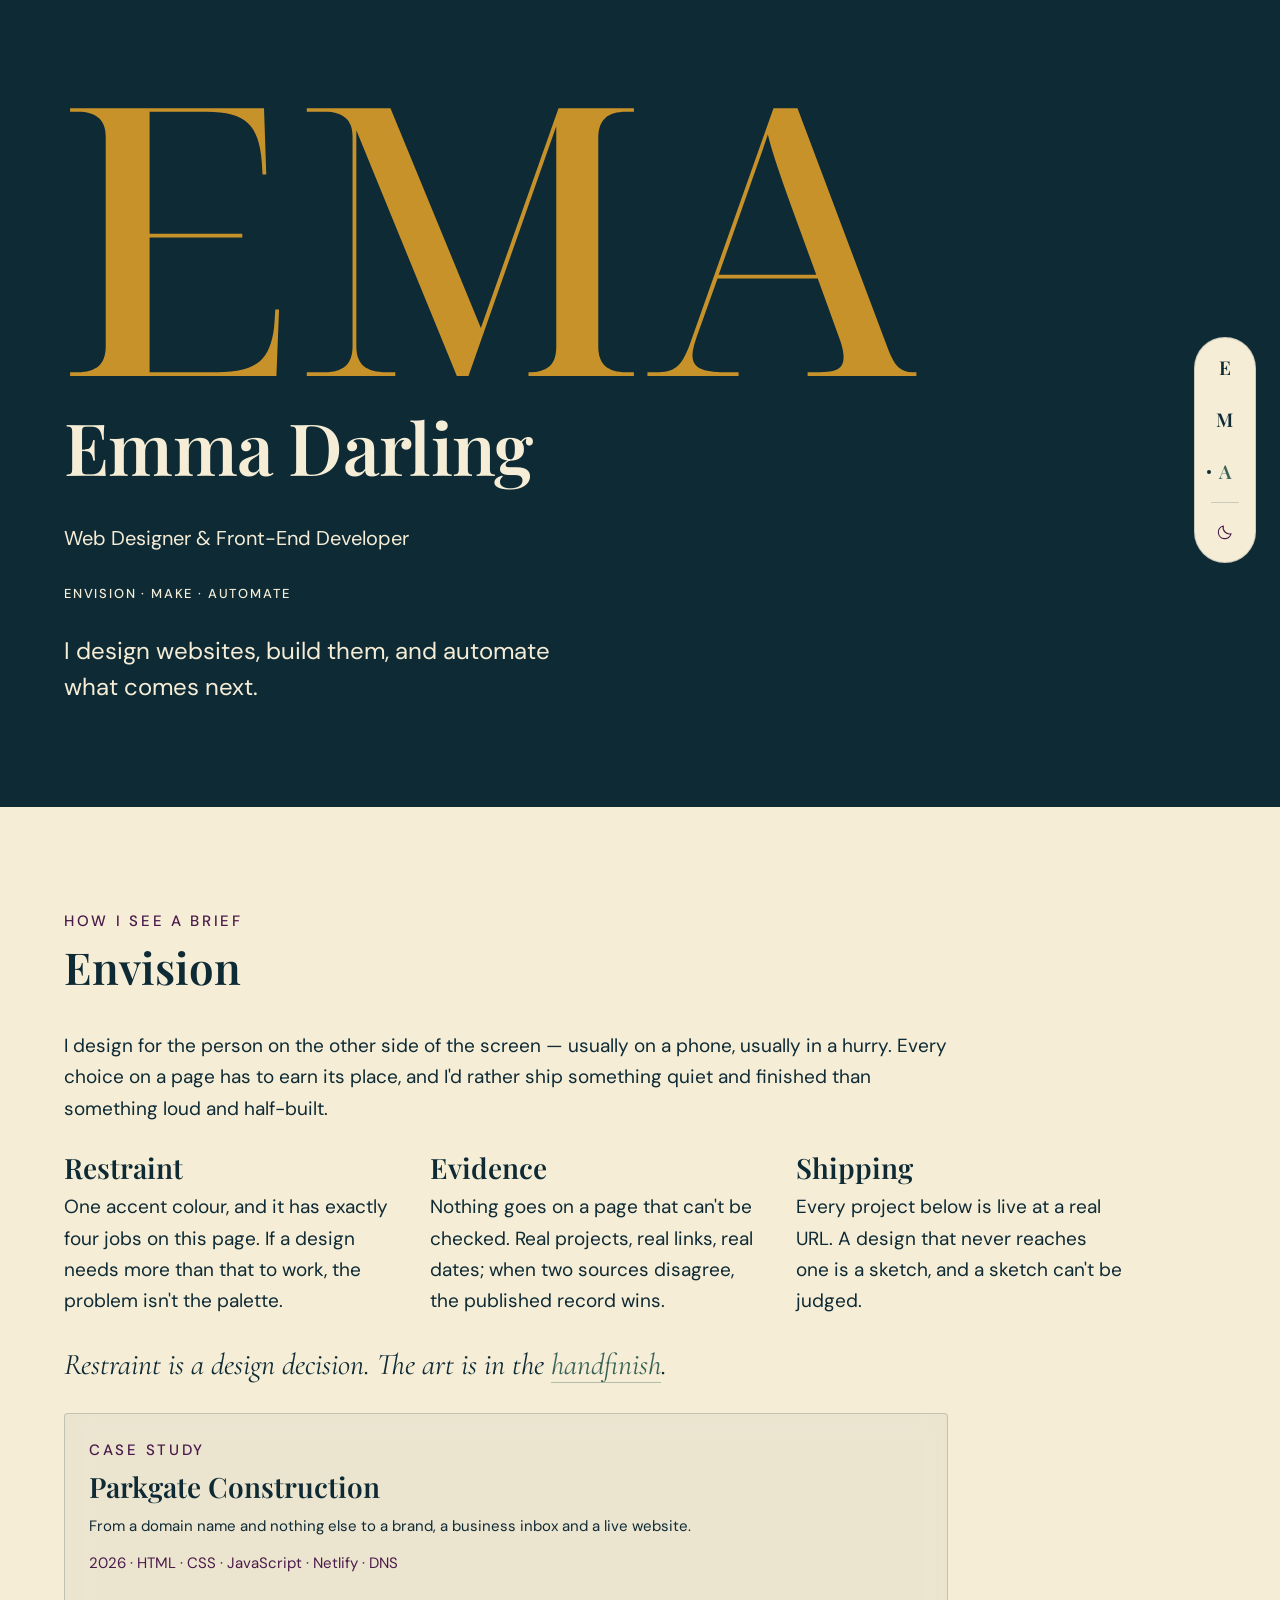
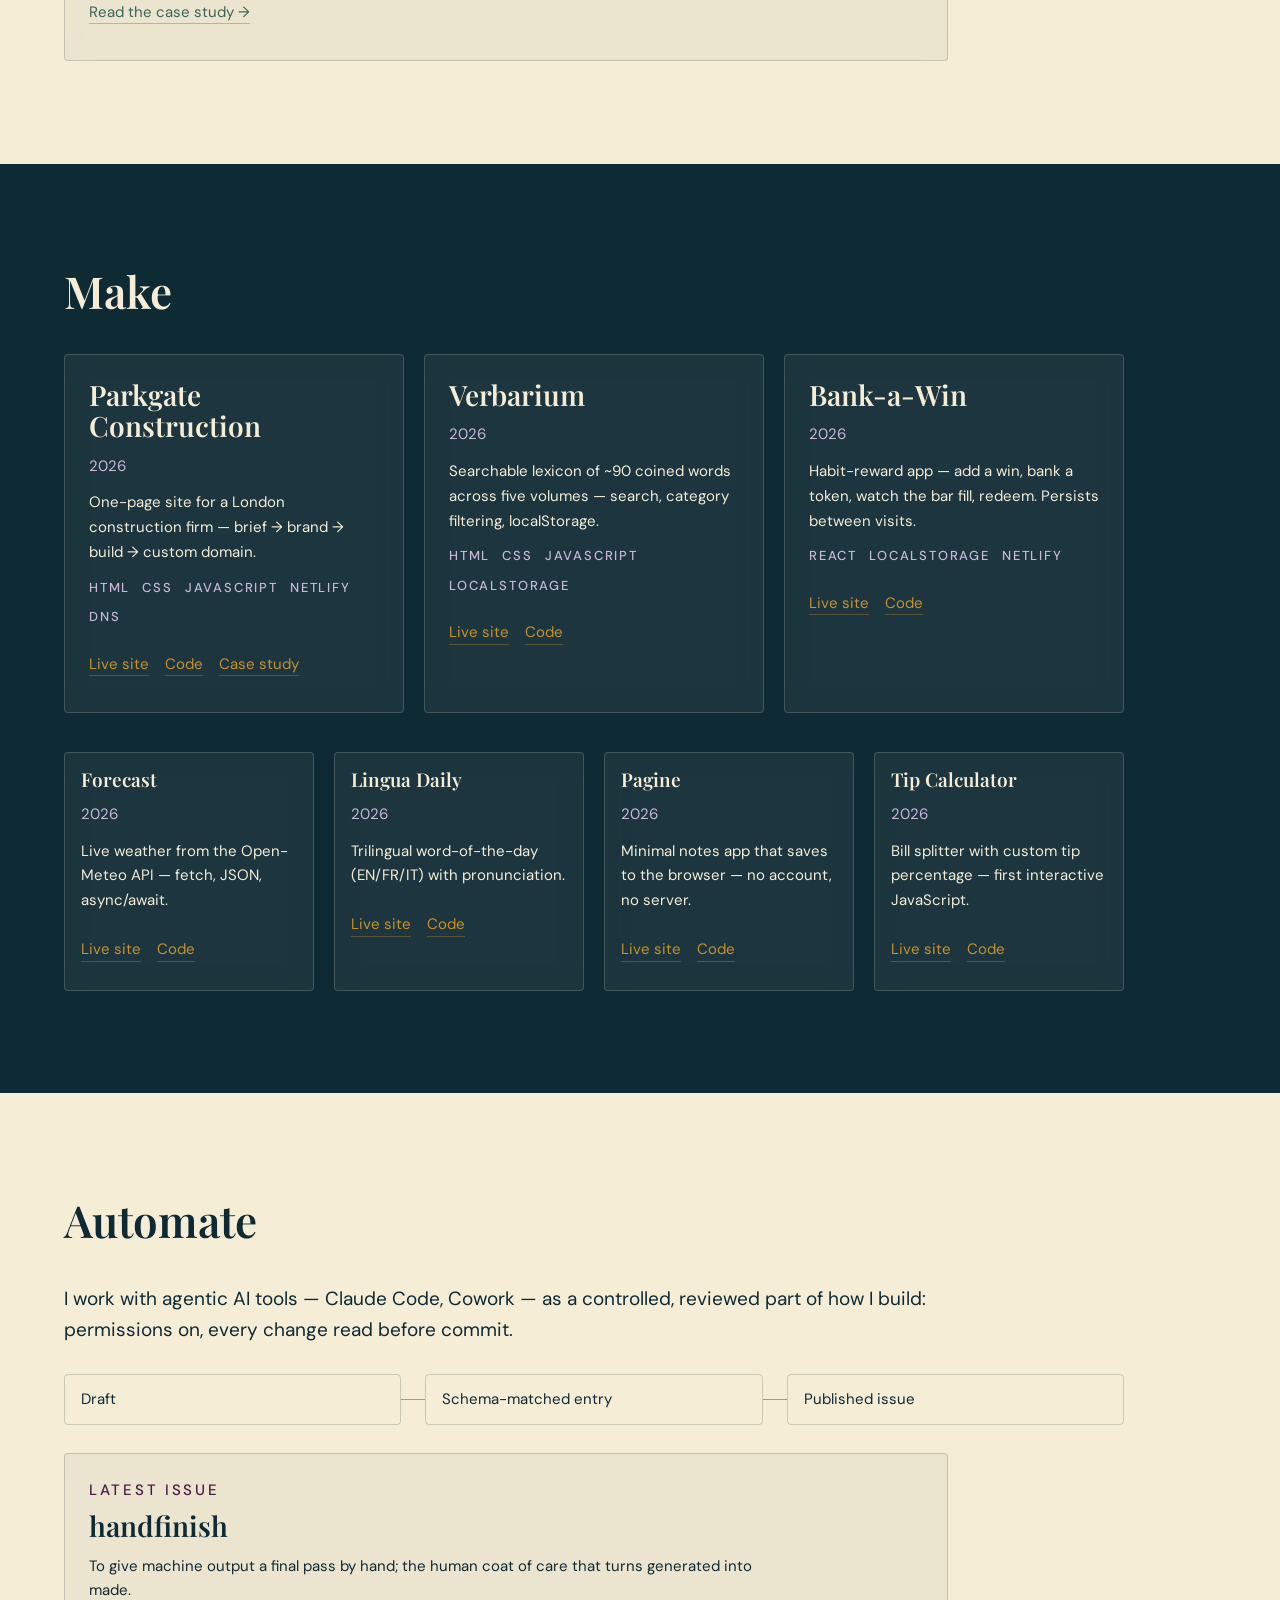
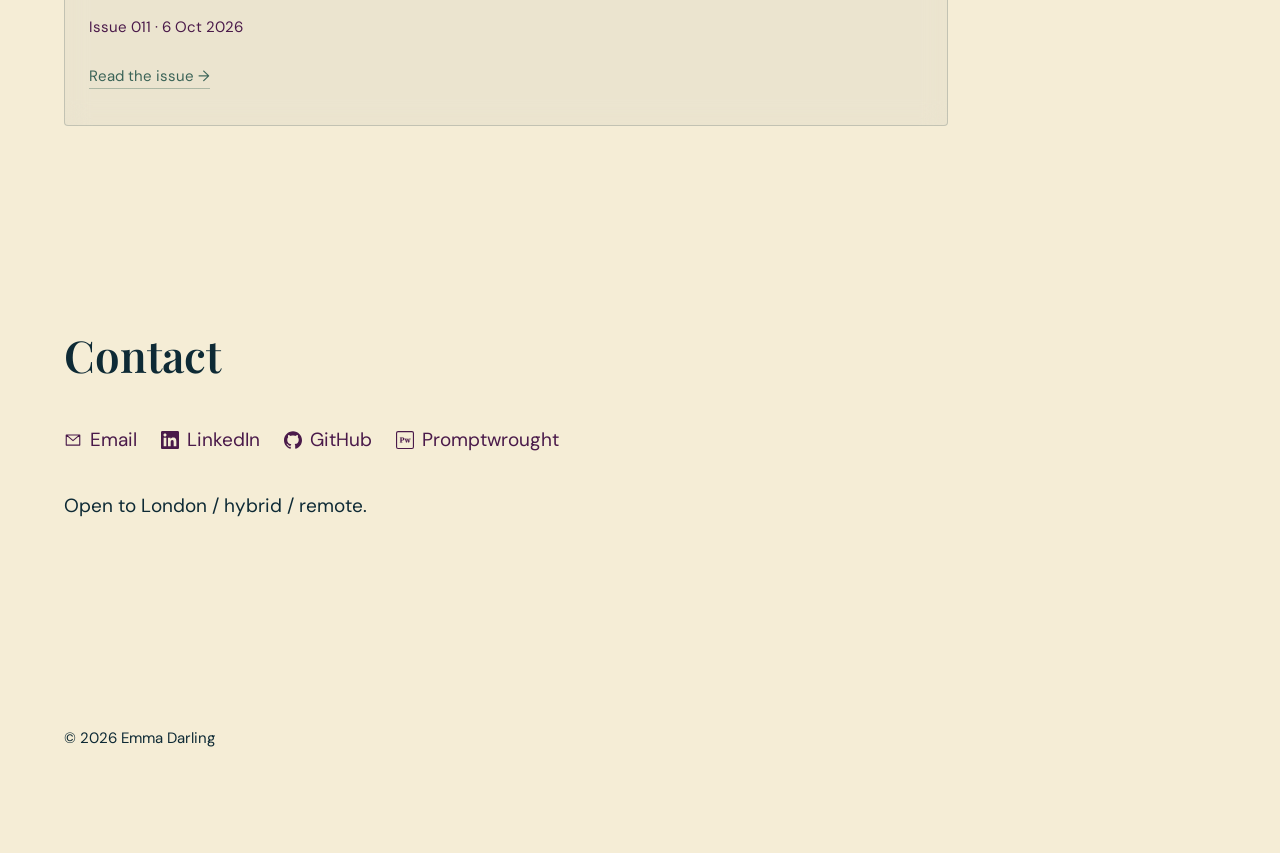
==== index.html @ b9536dd0 "chore: latest issue, handfinish (Issue 011)" ====
<!DOCTYPE html>
<html lang="en">
  <head>
    <meta charset="UTF-8">

    <!-- This tells phones: "don't zoom out, display at normal size" -->
    <meta name="viewport" content="width=device-width, initial-scale=1.0">

    <!-- Fonts: exactly the four weights in tokens.css. preconnect opens the
         connection to Google early so the fonts arrive sooner. -->
    <link rel="preconnect" href="https://fonts.googleapis.com">
    <link rel="preconnect" href="https://fonts.gstatic.com" crossorigin>

    <!-- ============================================================
         THEME, BEFORE FIRST PAINT  (Milestone 9)
         The one exception to the single-script rule — see CLAUDE.md.

         The page has one set of tokens and [data-theme="light"]
         overrides it. Something has to decide which, and it has to
         decide before the browser paints: otherwise someone who wants
         the light theme sees a flash of teal on the way in.

         It sits ABOVE both stylesheets, tokens and fonts, deliberately.
         A stylesheet that is still loading blocks the scripts below it
         from running, so anything under those <link>s would be waiting
         on them before it could set a colour.
         ============================================================ -->
    <script>
      (function () {
        // Reading localStorage throws, rather than returning null, in
        // some privacy modes — so every touch of it is wrapped.
        var stored = null;
        try {
          stored = localStorage.getItem('theme');
        } catch (error) {
          // No storage to read: fall through to the operating system.
        }

        // Only these two words are trusted. Anything else that ends up
        // in storage — an old value, a typo, something another script
        // wrote — is ignored rather than written onto the element.
        var theme =
          stored === 'light' || stored === 'dark'
            ? stored
            : window.matchMedia &&
              window.matchMedia('(prefers-color-scheme: light)').matches
              ? 'light'
              : 'dark';

        document.documentElement.setAttribute('data-theme', theme);
      })();
    </script>

    <!-- DESIGN TOKENS  (Milestone 1; own file since Milestone 10)
         Every colour, size, space and easing, declared once in
         tokens.css and shared with the case-study pages. The second
         exception in CLAUDE.md. The path is relative, so the page still
         finds it when index.html is opened straight from disk. -->
    <link rel="stylesheet" href="tokens.css">

    <link rel="stylesheet" href="https://fonts.googleapis.com/css2?family=Cormorant+Garamond:ital,wght@1,400&family=DM+Sans:wght@400;500&family=Playfair+Display:wght@600&display=swap">

    <!-- ============================================================
         HEAD METADATA  (Milestone 11)
         What search engines and link previews read. None of it shows
         on the page itself.
         - title and description: the tab, and the search result.
         - canonical: the one true address of this page, so search
           engines don't count a copy (a branch preview, a ?query)
           as a second page.
         - og: tags (Open Graph): the card LinkedIn, Slack and iMessage
           draw when someone shares the link. twitter:card asks X for
           the same large-image card.
         The addresses here are ABSOLUTE, unlike the page's own asset
         paths: a crawler reads these tags without knowing which page
         they came from, so a relative path would point nowhere.
         The icons are ordinary assets the browser loads with the page,
         so they stay relative. Neither is a stylesheet, so nothing here
         holds up the theme script above.
         ============================================================ -->
    <title>Emma Darling · Web Designer &amp; Front-End Developer</title>
    <meta name="description" content="Web Designer &amp; Front-End Developer · Envision · Make · Automate. I design websites, build them, and automate what comes next.">
    <link rel="canonical" href="https://emmadarling.dev/">

    <meta property="og:type" content="website">
    <meta property="og:url" content="https://emmadarling.dev/">
    <meta property="og:title" content="Emma Darling · Web Designer &amp; Front-End Developer">
    <meta property="og:description" content="Web Designer &amp; Front-End Developer · Envision · Make · Automate. I design websites, build them, and automate what comes next.">
    <meta property="og:image" content="https://emmadarling.dev/images/og-image.png">
    <meta property="og:image:width" content="1200">
    <meta property="og:image:height" content="630">
    <meta property="og:image:alt" content="The E·M·A monogram in gold on deep teal, above the name Emma Darling and the line Web Designer &amp; Front-End Developer.">
    <meta name="twitter:card" content="summary_large_image">

    <!-- The E from the monogram, gold on teal. SVG for browser tabs; a
         180px PNG for iPhone home screens, which don't take SVG. -->
    <link rel="icon" href="images/favicon.svg" type="image/svg+xml">
    <link rel="apple-touch-icon" href="images/apple-touch-icon.png">

    <!-- Everything below only READS the tokens, with var(--name):
         none of them is declared on this page. -->
    <style>
      /* ============================================================
         PAGE SKELETON  (Milestone 2)
         Bones only: layout and colour surfaces. Typography is M3,
         the monogram and rail are M4, motion is M5.
         ============================================================ */

      /* ---------- Base ----------
         border-box means padding is counted INSIDE an element's width,
         so adding padding never makes something wider than we asked.
         body has no margin, so the sections' colours reach the very
         edges of the window (the old 16px cream gutter is gone). */
      *,
      *::before,
      *::after {
        box-sizing: border-box;
      }

      body {
        margin: 0;
        background: var(--bg);
        color: var(--text);
        font-family: var(--font-body);
        font-weight: var(--weight-regular);
        font-size: var(--fs-body);
        line-height: var(--lh-body);
      }

      /* Links take the colour of the text around them, so they are
         readable on both teal and cream surfaces. */
      a {
        color: inherit;
      }

      /* Keyboard users see a clear 2px ring on whatever has focus.
         Its colour comes from --focus, which changes per theme and per band. */
      :focus-visible {
        outline: 2px solid var(--focus);
        outline-offset: var(--space-1);
      }

      /* ---------- Full-bleed bands ----------
         The header, each section and the footer stretch the full width
         of the window. They carry the padding; the colours come from
         the surface rules below. This is the aubergine-column fix:
         the colour lives on the full-width band, never on .container. */
      .site-header,
      main > section,
      .site-footer {
        padding-block: var(--space-section-y);
        padding-inline: var(--space-section-x);
      }

      /* ---------- Section surfaces ----------
         Which colour each band gets. Header and #make stay teal in both
         themes; everything else follows the theme's page colour. */
      /* /* --- Section surfaces --- */
.site-header, #make { background: var(--surface-dark); color: var(--surface-dark-text); }
#envision, #automate, #contact, .site-footer { background: var(--bg); color: var(--text); }

      /* Teal bands stay teal in light mode too, so their focus ring must stay
         lavender. Custom properties inherit, so every link inside picks this up. */
      .site-header,
      #make {
        --focus: var(--surface-dark-focus);
        /* Eucalyptus on teal would be ~2.1:1, so links stay gold here. */
        --link: var(--surface-dark-link);
        /* Same story for everything a project card uses: in light mode these
           would flip to their cream-page values and vanish against teal. */
        --text-muted:  var(--surface-dark-muted);
        --label:       var(--surface-dark-muted);
        --line:        var(--surface-dark-line);
        --line-strong: var(--surface-dark-line-strong);
        --shadow-lift: var(--surface-dark-shadow-lift);
        --glass-fill:  var(--surface-dark-glass);
      }

      /* The header is teal in both themes, so the monogram stays gold there.
         --mark itself still goes teal on cream for pages with a cream hero. */
      .site-header {
        --mark: var(--surface-dark-mark);
      }

      /* ---------- Container ----------
         The centred column INSIDE each band. It only limits width
         and centres itself; it never has a background of its own. */
      .container {
        max-width: var(--container-max);
        margin-inline: auto;
      }

      /* ---------- Rail: layout ----------
         The rail holds two things: the E · M · A nav and the theme
         toggle. They share one axis — a row on phones, a column in the
         fixed pill from 768px — so the rail and the list inside it are
         both flex and both turn at the same breakpoint. Each link and
         the button are at least 44px so they are easy to tap. Colour and
         type are in M4; the toggle's own styles are in M9. */
      .rail,
      .rail ul {
        display: flex;
        align-items: center;
        gap: var(--space-2);
      }

      .rail ul {
        margin: 0;
        padding: 0;
        list-style: none;
      }

      /* ============================================================
         TYPOGRAPHY AND RHYTHM  (Milestone 3)
         Fonts, sizes and the vertical spacing between things. Every
         value is a token. No colours are set here: text inherits its
         band's colour, so light mode keeps passing.
         ============================================================ */

      /* ---------- Headings ----------
         Playfair Display at 600. The weight must be set explicitly:
         browsers default headings to bold (700), which isn't loaded,
         so the browser would fake it and the letters would look smudged. */
      h1,
      h2 {
        margin: 0;
        font-family: var(--font-display);
        font-weight: var(--weight-display);
      }

      h1 {
        font-size: var(--fs-h1);
        line-height: var(--lh-h1);
        letter-spacing: var(--ls-h1);
      }

      h2 {
        font-size: var(--fs-h2);
        line-height: var(--lh-heading);
      }

      /* ---------- Hero lines ---------- */

      /* "Web Designer & Front-End Developer": a step up from body text. */
      .hero-role {
        font-size: var(--fs-sub);
      }

      /* "Envision · Make · Automate": the page's one small uppercase label.
         Wide letter spacing keeps small capitals readable. */
      .hero-label {
        font-size: var(--fs-label);
        font-weight: var(--weight-medium);
        letter-spacing: var(--ls-label);
        text-transform: uppercase;
      }

      /* The one-sentence lead: bigger, and kept narrow so it breaks
         into a few short lines instead of one long one. */
      .hero-lead {
        font-size: var(--fs-lead);
        line-height: var(--lh-lead);
        max-width: var(--measure-narrow);
      }

      /* ---------- Pull-quote ----------
         The only place Cormorant Garamond is used. */
      .pull-quote {
        font-family: var(--font-quote);
        font-style: italic;
        font-weight: var(--weight-regular);
        font-size: var(--fs-quote);
        line-height: var(--lh-quote);
      }

      /* ---------- Prose ----------
         No browser-default margins: all spacing comes from the rhythm
         rules below. Lines stop at about 68 characters, a comfortable
         reading length. */
      p,
      ul {
        margin: 0;
      }

      p,
      li {
        max-width: var(--measure);
      }

      /* ---------- Vertical rhythm ----------
         Each item directly inside a .container gets the same gap above
         it ("* + *" means "any element that follows another one").
         Only direct children of a .container are affected, so the rail —
         which sits outside them — keeps its own flex layout. */
      .container > * + * {
        margin-block-start: var(--space-flow);
      }

      /* Headings get a bigger gap after them, so each heading clearly
         belongs to the content below it. */
      .container > h1 + *,
      .container > h2 + * {
        margin-block-start: var(--space-stack);
      }

      /* Lists: a token-sized indent, and a small gap between items. */
      .container > ul {
        padding-inline-start: var(--space-6);
      }

      .container > ul > li + li {
        margin-block-start: var(--space-2);
      }

      /* ---------- Footer ---------- */
      .site-footer p {
        font-size: var(--fs-small);
      }

      /* ============================================================
         MONOGRAM AND RAIL  (Milestone 4)
         The page's one signature moment: the EMA letters draw
         themselves in on load, then the hero monogram shrinks as you
         scroll. The rail is the section nav that follows you down.
         ============================================================ */

      /* ---------- Monogram ----------
         The link fills the container, and the SVG scales with it:
         width 100%, height worked out from the viewBox's proportions.
         currentColor inside the SVG picks up the colour set here. */
      .monogram {
        display: block;
        color: var(--mark);
      }

      /* Sized by height, because that is what the shrink animates: the
         width follows from the viewBox's proportions. */
      .mark {
        display: block;
        height: var(--fs-mark);
        width: auto;
        max-width: 100%;
      }

      /* Each letter is one outlined shape. It starts unfilled with a hairline
         stroke around its edge; the stroke is a dashed line exactly as long as
         the outline, pushed out of sight. Bringing the offset back to 0 makes
         the line appear to draw itself. pathLength="1" tells the browser to
         treat every letter's outline as length 1, however long it really is,
         so one set of numbers works for all three. */
      .mark-letter {
        fill-opacity: 0;
        stroke: currentColor;
        stroke-width: var(--mark-stroke);
        stroke-dasharray: 1;
        stroke-dashoffset: 1;
        animation:
          mark-draw var(--dur-slow) var(--ease) forwards,
          mark-ink  var(--dur-mid)  var(--ease) forwards;
      }

      /* E draws first, then M, then A. Each letter's fill fades in once its
         own outline has finished, so the delays add up from the draw time. */
      .mark-e {
        animation-delay: 0ms, var(--dur-slow);
      }

      .mark-m {
        animation-delay: var(--dur-fast), calc(var(--dur-slow) + var(--dur-fast));
      }

      .mark-a {
        animation-delay: calc(var(--dur-fast) * 2), calc(var(--dur-slow) + var(--dur-fast) * 2);
      }

      @keyframes mark-draw {
        to {
          stroke-dashoffset: 0;
        }
      }

      /* The fill arrives and the outline fades out, leaving solid letters. */
      @keyframes mark-ink {
        to {
          fill-opacity: 1;
          stroke-opacity: 0;
        }
      }

      /* ---------- Shrink into the top bar ----------
         As you scroll, the hero monogram shrinks and fades, and a slim bar
         fades in at the top of the window holding a small copy of the
         letters. Two elements rather than one: a single element can't be
         both an in-flow hero and a pinned bar without either shifting the
         page as it scrolls or covering the text beneath it.

         Both are driven by how far the page has scrolled, which needs
         scroll-driven animations: Chrome and Safari have them, Firefox
         doesn't yet. Intentional progressive enhancement — in Firefox the
         monogram simply scrolls away at full size and no bar appears.
         Not a bug.

         The bar is display: none until that support exists, so browsers
         without it never get a bar they can't animate. */
      .top-bar {
        display: none;
      }

      @supports (animation-timeline: scroll()) {
        /* Fixed, so it costs the page no layout and nothing shifts. It starts
           hidden, which matters: a link that can take keyboard focus while
           invisible is a trap. Hidden also means it can't be clicked, so the
           bar never intercepts anything scrolling underneath it. */
        .top-bar {
          display: flex;
          align-items: center;
          position: fixed;
          inset-block-start: 0;
          inset-inline: 0;
          z-index: 3;
          height: var(--bar-height);
          padding-inline: var(--space-section-x);
          background: var(--surface-dark);
          border-block-end: 1px solid var(--surface-dark-line);
          color: var(--surface-dark-mark);
          /* The bar is teal in both themes, so its focus ring follows the
             teal-band rule rather than the page theme's. */
          --focus: var(--surface-dark-focus);
          visibility: hidden;
          animation: bar-in linear both;
          animation-timeline: scroll(root);
          animation-range: 0 var(--mark-shrink-range);
        }

        /* The link wraps the letters only, so the rest of the bar isn't
           clickable and the focus ring is drawn round the monogram rather
           than the width of the window. */
        .top-bar-link {
          display: inline-flex;
          align-items: center;
          min-height: var(--target-min);
        }

        /* The copy is already at its final size. */
        .top-bar .mark {
          height: var(--mark-shrink-end);
        }

        /* The hero monogram shrinks towards its own top-left corner, the
           corner nearest where the bar's copy will appear. */
        .monogram {
          transform-origin: left top;
          animation: mark-hand-off linear both;
          animation-timeline: scroll(root);
          animation-range: 0 var(--mark-shrink-range);
        }

        /* The bar is fixed over the top of the window, so anything the
           browser scrolls to must stop short of it. Two kinds of thing
           get scrolled to:
           - the sections, when a rail letter jumps to one. They stop
             flush under the bar, so the band meets it with no strip of
             the band before showing between; the section's own top
             padding keeps its heading well clear.
           - links and buttons, when keyboard focus moves backwards
             (Shift+Tab) and the browser brings one down from above.
             They stop 16px below the bar, so the focus ring has room.
           The offset sits on those elements themselves (scroll-margin)
           rather than on the page (scroll-padding on html): Safari
           doesn't reliably apply the page's padding to anchor jumps, but
           every browser honours the element's own margin. */
        main > section {
          scroll-margin-top: var(--bar-height);
        }

        main a,
        main button {
          scroll-margin-top: var(--focus-clearance);
        }
      }

      /* The hand-off happens at one point, 80% of the way through the shrink:
         the hero monogram has faded to nothing by then, and the bar appears
         at that instant, already solid. No moment where both are on the page,
         none where neither is, and never an invisible link that can be
         clicked or focused. */
      @keyframes bar-in {
        0%,
        79.9% {
          visibility: hidden;
        }

        80%,
        100% {
          visibility: visible;
        }
      }

      /* The hero monogram shrinks and fades as you scroll, and is gone — not
         just transparent — by the time the bar arrives. */
      @keyframes mark-hand-off {
        0% {
          transform: scale(1);
          opacity: 1;
          visibility: visible;
        }

        80%,
        100% {
          transform: scale(var(--mark-scale-min));
          opacity: 0;
          visibility: hidden;
        }
      }

      /* ---------- Rail ----------
         A centred row of letters on phones. The list's flex layout and 44px
         targets come from the rail rules further up. */
      /* On phones the nav and the toggle centre together as one cluster,
         rather than the letters holding the centre and the button being
         pushed off to the edge.

         The wider gap is the rail's own, and overrides the 8px it shares
         with the list: the letters stay 8px apart, while the nav and the
         button get 16px — room for the divider to sit in with air on
         both sides. */
      .rail {
        padding-block: var(--space-4);
        padding-inline: var(--space-section-x);
        justify-content: center;
        gap: var(--space-4);
      }

      /* One rule for the letters: the 44px target, the type, and position
         relative so the active dot can be placed against it. */
      .rail a {
        display: inline-flex;
        align-items: center;
        justify-content: center;
        position: relative;
        min-width: var(--target-min);
        min-height: var(--target-min);
        font-family: var(--font-display);
        font-weight: var(--weight-display);
        letter-spacing: var(--ls-nav);
        text-decoration: none;
      }

      /* The section you're looking at. aria-current tells screen readers the
         same thing the colour tells everyone else. */

      .rail a[aria-current="true"] {
        color: var(--rail-active);
      }

      /* A small dot marks the active letter as well as the colour, so the
         cue doesn't depend on colour alone. On phones it sits under the
         letter; in the fixed column it moves to the letter's left. */
      .rail a[aria-current="true"]::after {
        content: "";
        position: absolute;
        inset-block-end: var(--space-1);
        inset-inline-start: 50%;
        width: var(--space-1);
        height: var(--space-1);
        margin-inline-start: calc(var(--space-1) / -2);
        border-radius: var(--radius-pill);
        /* Body colour, not the active letter's colour: that keeps the page's
           gold to three uses (hero monogram, bar copy, active letter). */
        background: var(--text);
      }

      /* From 768px the rail leaves the flow and floats against the right
         edge, vertically centred, as a column of three letters. It carries
         its own panel: the bands scrolling behind it are teal in one theme
         and cream in the other, so the letters need a background of their
         own to stay readable over both. */
      @media (min-width: 768px) {
        .rail {
          position: fixed;
          top: 50%;
          right: var(--space-6);
          transform: translateY(-50%);
          padding: var(--space-2);
          z-index: 1;
          background: var(--bg);
          border: 1px solid var(--line);
          border-radius: var(--radius-pill);
        }

        .rail,
        .rail ul {
          flex-direction: column;
        }

        /* In the column the dot sits beside the letter, not beneath it. */
        .rail a[aria-current="true"]::after {
          inset-block-end: auto;
          inset-inline-start: var(--space-1);
          top: 50%;
          margin-block-start: calc(var(--space-1) / -2);
          margin-inline-start: 0;
        }
      }

      /* The fixed rail would otherwise sit on top of the content. Every band
         keeps a gutter wide enough for it. */
      @media (min-width: 768px) {
        .site-header,
        main > section,
        .site-footer {
          padding-inline-end: calc(var(--space-section-x) + var(--rail-gutter));
        }
      }

      /* ============================================================
         THEME TOGGLE  (Milestone 9)
         One button, living in the rail, so it is on screen in both
         layouts: the centred row on phones, the fixed pill from 768px.
         Not the top bar — that only exists where scroll-driven
         animations do, is hidden until you have scrolled a third of a
         screen, and is switched off entirely under reduced motion. A
         control for the whole page has to be reachable on the whole page.

         It is deliberately muted and never gold: the page's four gold
         jobs (hero monogram, top-bar copy, active rail letter, text
         links) are already spoken for.
         ============================================================ */

      /* The button is written into the HTML with a hidden attribute and
         the script takes it off once the click is wired up, so the page
         never shows a control that does nothing. This rule is what makes
         hidden stick — without it the display below would win. */
      .theme-toggle[hidden] {
        display: none;
      }

      /* A grid of exactly one cell. Both icons are put in that cell, so
         they sit on top of each other and the button is the same size
         whichever one is showing. */
      .theme-toggle {
        display: grid;
        place-items: center;
        position: relative;   /* so the divider below can be placed against it */
        min-width: var(--target-min);
        min-height: var(--target-min);
        padding: 0;
        border: none;
        border-radius: var(--radius-pill);
        background: none;
        color: var(--text-muted);
        cursor: pointer;
        transition: color var(--dur-fast) var(--ease);
      }

      /* Muted at rest, full strength when you reach for it. */
      .theme-toggle:hover,
      .theme-toggle:focus-visible {
        color: var(--text);
      }

      /* The hairline between the letters and the toggle. It belongs to
         the BUTTON, not the nav: when the button is hidden — JavaScript
         off, or the moment before the script wires it up — display: none
         stops it generating a box, and an element with no box generates
         no pseudo-element either. The divider leaves with it, so nothing
         has to remember to ask whether the toggle is there.

         A pseudo-element rather than border-inline-start because the
         button is a circle, and a one-sided border on a pill radius is
         drawn as an arc sweeping round the edge rather than as a
         straight line. This sits outside the button's box instead, dead
         centre of the gap the rail already leaves, which also keeps the
         icon centred in its 44px target. */
      .theme-toggle::before {
        content: "";
        position: absolute;
        inset-inline-start: calc(var(--space-4) / -2);
        inset-block: var(--space-2);
        border-inline-start: 1px solid var(--line);
      }

      /* Upright, the divider turns with the rail: a horizontal line above
         the button rather than a vertical one beside it.

         This lives here, next to the rule it overrides, rather than up in
         the rail's own 768px block — a media query adds no specificity, so
         of two rules this alike the LATER one wins, and up there it would
         have been the earlier one and quietly done nothing.

         Inside it the shorthand comes first and the longhand after, so
         inset-block: auto clears both block insets and inset-block-start
         then sets just the one. */
      @media (min-width: 768px) {
        .theme-toggle::before {
          inset-block: auto;
          inset-inline: var(--space-2);
          inset-block-start: calc(var(--space-4) / -2);
          border-inline-start: none;
          border-block-start: 1px solid var(--line);
        }
      }

      .theme-toggle-icon {
        grid-area: 1 / 1;
        width: var(--icon-size);
        height: var(--icon-size);
        transition:
          opacity var(--dur-fast) var(--ease),
          rotate var(--dur-fast) var(--ease),
          visibility var(--dur-fast) var(--ease);
      }

      /* The icon shows the theme you would GET, not the one you are in,
         so it says the same thing as the button's label: a sun while the
         page is dark, a moon while it is light.

         The one you can't get is turned off with visibility as well as
         opacity. A merely transparent icon is still there — it can still
         be read aloud and still catches the pointer. visibility is also
         why nothing flickers: it holds off until the fade has finished
         when hiding, and lifts immediately when showing. */
      .theme-toggle-moon,
      [data-theme="light"] .theme-toggle-sun {
        opacity: 0;
        visibility: hidden;
        rotate: -90deg;
      }

      [data-theme="light"] .theme-toggle-moon {
        opacity: 1;
        visibility: visible;
        rotate: none;
      }

      /* ---------- The swap itself ----------
         For the moment the theme changes, nothing on the page may
         animate: every band, card and hairline changes colour in the
         same frame. Without this the two cards sitting on bands that
         flip — the case study in Envision and the latest issue in
         Automate — would fade their outlines 200ms behind everything
         else, and the page would visibly change in two stages.

         The icons are the one exception, because swapping them IS the
         animation. What protects them is not strength but reach: the
         selector never matches an icon, so there is nothing to win back
         and no second !important needed. Worth being exact, because the
         strength goes the other way — :not() is scored by what's inside
         it, so this is (0,2,0), one class STRONGER than the bare * it
         replaces, not weaker. */
      .theme-switching *:not(.theme-toggle-icon),
      .theme-switching *::before,
      .theme-switching *::after {
        transition: none !important;
      }

      /* ============================================================
         PROJECT GRID  (Milestone 6)
         Cards built by the script from the projects array. Featured
         projects sit large in their own row; the rest share a tighter
         row underneath. Every card is a frosted glass panel on the teal
         band.
         ============================================================ */

      /* ---------- The two lists ----------
         Both are plain lists (no bullets) laid out as grids. Column
         counts step up at the page's two breakpoints (768 and 1100). */
      .projects {
        display: grid;
        gap: var(--space-grid);
        margin: 0;
        padding: 0;
        list-style: none;
      }

      .projects + .projects {
        margin-block-start: var(--space-stack);
      }

      /* The prose rule caps list items at a reading width; grid cells
         should fill their column instead. */
      .projects > li {
        max-width: none;
      }

      @media (min-width: 768px) {
        .projects--row {
          grid-template-columns: repeat(2, 1fr);
        }
      }

      @media (min-width: 1100px) {
        .projects--featured {
          grid-template-columns: repeat(3, 1fr);
        }

        .projects--row {
          grid-template-columns: repeat(4, 1fr);
        }
      }

      /* ---------- A card ----------
         The glass: a faint cream tint over the teal, and a blur of
         whatever is behind the card (today that's flat teal, so the
         tint is what you actually see). height: 100% makes cards in the
         same row line up at the bottom. */
      .card {
        height: 100%;
        padding: var(--card-pad);
        background: var(--glass-fill);
        backdrop-filter: blur(var(--glass-blur));
        border: 1px solid var(--line);
        border-radius: var(--radius-md);
        transition:
          transform var(--dur) var(--ease),
          box-shadow var(--dur) var(--ease),
          border-color var(--dur) var(--ease);
      }

      .projects--row .card {
        padding: var(--card-pad-tight);
      }

      /* Hover, or keyboard focus on a link inside: the card rises, casts
         a soft shadow, and its outline strengthens. Never gold. The lift
         is on the card, while the scroll reveal moves the list item
         around it, so the two never fight over the same transform. */
      .card:hover,
      .card:focus-within {
        transform: translateY(var(--card-lift));
        box-shadow: var(--shadow-lift);
        border-color: var(--line-strong);
      }

      /* ---------- What's inside a card ----------
         The principle headings in Envision share the card heading style,
         so every h3 on the page looks the same. */
      .card h3,
      .principles h3 {
        margin: 0;
        font-family: var(--font-display);
        font-weight: var(--weight-display);
        font-size: var(--fs-h3);
        line-height: var(--lh-heading);
      }

      .projects--row .card h3 {
        font-size: var(--fs-body);
      }

      /* Each part of the card sits one small step below the last. */
      .card > * + * {
        margin-block-start: var(--space-3);
      }

      .card-meta {
        font-size: var(--fs-small);
        color: var(--text-muted);
      }

      .card-summary {
        font-size: var(--fs-small);
      }

      /* The technologies, as a row of small uppercase labels. */
      .card-stack {
        display: flex;
        flex-wrap: wrap;
        gap: var(--space-2) var(--space-3);
        padding: 0;
        list-style: none;
        font-size: var(--fs-label);
        font-weight: var(--weight-medium);
        letter-spacing: var(--ls-label);
        text-transform: uppercase;
        color: var(--label);
      }

      .card-links {
        display: flex;
        flex-wrap: wrap;
        gap: var(--space-4);
        font-size: var(--fs-small);
      }

      /* Small text makes a small link, so padding above and below brings
         each one up to the 44px tap target. background-origin keeps the
         drawn-in underline under the words rather than at the bottom of
         the padding. */
      .card-links a {
        display: inline-block;
        padding-block: var(--space-3);
        background-origin: content-box;
       /* Wider tap area: padding grows the box by 8px each side;
        the matching negative margin cancels it, so nothing moves. */
        padding-inline: var(--space-2);
        margin-inline: calc(var(--space-2) * -1);
      }

      /* ============================================================
         ENVISION  (Milestone 7)
         Eyebrow labels, the three principles, and the width of the
         case-study card. The card itself is the M6 .card, unchanged.
         ============================================================ */

      /* ---------- Eyebrow ----------
         The small uppercase label above a heading, using the tokens set
         aside for eyebrows (--fs-small, --ls-eyebrow), in the label
         colour: aubergine on cream (11.7:1) and lavender on teal (8.1:1). */
      .eyebrow {
        font-size: var(--fs-small);
        font-weight: var(--weight-medium);
        letter-spacing: var(--ls-eyebrow);
        text-transform: uppercase;
        color: var(--label);
      }

      /* An eyebrow belongs to the heading under it, so it sits close. */
      .eyebrow + h2,
      .eyebrow + h3 {
        margin-block-start: var(--space-2);
      }

      /* ---------- Principles ----------
         A plain list laid out as a grid: stacked on phones and tablets,
         three across from 1100px. At 768px three columns would leave about
         20 characters a line, too cramped to read comfortably; at 1100px
         each column holds roughly 35–40. The .container prefix is needed
         to outrank the prose-list rules from M3. */
      .container > .principles {
        display: grid;
        gap: var(--space-stack);
        padding: 0;
        list-style: none;
      }

      .container > .principles > li + li {
        margin-block-start: 0;
      }

      .principles h3 + p {
        margin-block-start: var(--space-2);
      }

      @media (min-width: 1100px) {
        .container > .principles {
          grid-template-columns: repeat(3, 1fr);
        }
      }

      /* ---------- Single feature cards ----------
         One card on its own would stretch the full width of the page, so
         it is held to reading width instead: the Parkgate case study here,
         and the latest Promptwrought issue in Automate. */
      .case-study,
      .latest-issue {
        max-width: var(--measure);
      }

      /* ============================================================
         AUTOMATE AND CONTACT  (Milestone 8)
         The newsletter pipeline, drawn as a list, and the contact row.
         ============================================================ */

      /* ---------- Pipeline ----------
         Three steps as boxes joined by a short hairline: a column on
         phones, a row from 768px. The connector is drawn in the gap
         before each step after the first, so its length is the gap.
         Only the inline and bottom margins are reset; the top margin is
         left to the rhythm rule so the list keeps its space above. */
      .pipeline {
        display: flex;
        flex-direction: column;
        gap: var(--pipeline-gap);
        margin-inline: 0;
        margin-block-end: 0;
        padding: 0;
        list-style: none;
      }

      .pipeline li {
        position: relative;
        padding: var(--space-3) var(--space-4);
        border: 1px solid var(--line);
        border-radius: var(--radius-md);
        font-size: var(--fs-small);
      }

      /* Vertical connector, centred above each later step. An absolutely
         placed line is measured from inside the box's 1px border, so the
         offset adds that 1px to meet the previous box exactly. */
      .pipeline li + li::before {
        content: "";
        position: absolute;
        inset-block-start: calc(var(--pipeline-gap) * -1 - 1px);
        inset-inline-start: 50%;
        width: 1px;
        height: var(--pipeline-gap);
        background: var(--line-strong);
      }

      @media (min-width: 768px) {
        .pipeline {
          flex-direction: row;
          align-items: stretch;
        }

        .pipeline li {
          flex: 1;
        }

        /* In a row the connector turns horizontal, joining the sides. */
        .pipeline li + li::before {
          inset-block-start: 50%;
          inset-inline-start: calc(var(--pipeline-gap) * -1 - 1px);
          width: var(--pipeline-gap);
          height: 1px;
        }
      }

      /* ---------- Contact row ----------
         Icon + label links in the muted colour rather than the link
         colour: setting --link here recolours the text AND the drawn-in
         underline, and keeps gold off these four links. Muted is
         lavender on teal (8.1:1) and aubergine on cream (11.7:1).
         The .container prefix outranks the prose-list rules from M3. */
      .container > .contact-links {
        --link: var(--text-muted);
        display: flex;
        flex-wrap: wrap;
        gap: var(--space-2) var(--space-6);
        padding: 0;
        list-style: none;
      }

      .container > .contact-links > li + li {
        margin-block-start: 0;
      }

      /* Each link is at least 44px tall to tap, with the icon beside
         the label. The underline moves from the link to the label only,
         so it runs under the word and not under the icon. */
      .contact-links a {
        display: inline-flex;
        align-items: center;
        gap: var(--space-2);
        min-height: var(--target-min);
        background-image: none;
      }

      .contact-links a > span {
        background-image: linear-gradient(var(--link), var(--link));
        background-repeat: no-repeat;
        background-position: left bottom;
        background-size: 0 1px;
        transition: background-size var(--dur) var(--ease);
      }

      .contact-links a:hover > span,
      .contact-links a:focus-visible > span {
        background-size: 100% 1px;
      }

      .icon {
        flex: none;
        width: var(--icon-size);
        height: var(--icon-size);
      }

      /* ============================================================
         LINKS AND REVEALS  (Milestone 5)
         Text links get their colour and a hand-drawn underline; each
         band's content rises into place the first time it's seen.
         ============================================================ */

      /* ---------- Links ----------
         Only text links in the page content and footer. The rail, the
         monogram and the bar are navigation marks, not text links, so
         they don't borrow this underline.

         The underline is a background image one pixel tall: a solid line
         the colour of the link, sized 0 wide at rest. On hover or keyboard
         focus it grows to the full width, anchored at the left, so it
         draws in from left to right. */
      main a,
      .site-footer a {
        color: var(--link);
        text-decoration: none;
        background-image: linear-gradient(var(--link), var(--link));
        background-repeat: no-repeat;
        background-position: left bottom;
        background-size: 0 1px;
        transition: background-size var(--dur) var(--ease);
      }

      main a:hover,
      main a:focus-visible,
      .site-footer a:hover,
      .site-footer a:focus-visible {
        background-size: 100% 1px;
      }

      /* Links inside a sentence need a cue at rest, or they can't be told
         apart from the words around them. So they carry a second, faint
         underline underneath that is always full width. The first layer
         listed is drawn on top: the full-strength line grows over the
         faint one. */
      main p a {
        background-image:
          linear-gradient(var(--link), var(--link)),
          linear-gradient(
            color-mix(in srgb, var(--link) var(--link-rest-strength), transparent),
            color-mix(in srgb, var(--link) var(--link-rest-strength), transparent)
          );
        background-size: 0 1px, 100% 1px;
      }

      main p a:hover,
      main p a:focus-visible {
        background-size: 100% 1px, 100% 1px;
      }

      /* ---------- Reveals ----------
         Content inside each band starts a little lower and transparent,
         then rises into place when the band scrolls into view. Three
         guards keep this safe:
         - it only applies when the html element has the "js" class, so
           without JavaScript nothing is ever hidden;
         - it only applies to people who haven't asked for reduced motion;
         - it moves the band's CONTENT, never the band itself, so the
           band's colour is there from the first frame.
         The monogram is left out: it has its own draw-in and hand-off.

         --i is set by the script and multiplied by the step to stagger:
         inside a band it's each item's position (0, 1, 2…); for single
         items it's the order they came into view together, capped at 3. */
      @media (prefers-reduced-motion: no-preference) {
        .js .reveal .container > :not(.monogram) {
          opacity: 0;
          transform: translateY(var(--reveal-y));
        }

        /* The transition lives only on the revealed state, so hiding is
           instant and only the reveal animates. If the page paints before
           the script runs, content drops out in one frame rather than
           visibly fading away and then fading back in. */
        .js .reveal.is-revealed .container > :not(.monogram) {
          opacity: 1;
          transform: none;
          transition:
            opacity var(--dur-reveal) var(--ease),
            transform var(--dur-reveal) var(--ease);
          transition-delay: calc(var(--i, 0) * var(--reveal-step));
        }

        /* Single items that reveal on their own rather than with a whole
           band: everything in Envision and Make (headings, statement,
           principles, pull-quote, case-study card, project cards). Same
           look, same timing; the only difference is what the observer
           watches. */
        .js .reveal-item {
          opacity: 0;
          transform: translateY(var(--reveal-y));
        }

        .js .reveal-item.is-revealed {
          opacity: 1;
          transform: none;
          transition:
            opacity var(--dur-reveal) var(--ease),
            transform var(--dur-reveal) var(--ease);
          transition-delay: calc(var(--i, 0) * var(--reveal-step));
        }
      }

      /* ---------- Reduced motion ----------
         Anyone who asks for less movement gets everything in its finished
         state: the monogram already drawn, no shrinking, nothing hidden,
         and no animation or transition anywhere on the page. */
      @media (prefers-reduced-motion: reduce) {
        /* The catch-all. !important because this has to beat every
           animation and transition above, however specific its selector. */
        *,
        *::before,
        *::after {
          animation-duration: 0.01ms !important;
          animation-delay: 0ms !important;
          transition-duration: 0.01ms !important;
          transition-delay: 0ms !important;
        }

        .mark-letter {
          animation-duration: 0.01ms;
          animation-delay: 0ms;
        }

        .mark,
        .monogram {
          animation: none;
        }

        /* No shrink means no hand-off, so there is no bar to show — and no
           bar means anchor jumps need no room left for one. */
        .top-bar {
          display: none;
        }

        main > section,
        main a,
        main button {
          scroll-margin-top: 0;
        }
      }
    </style>
  </head>

  <body>
    <!-- ============================================================
         HEADER + HERO
         The monogram (inline SVG) and the hero lines. Teal in both
         themes, so the monogram stays gold here in both. The rail
         lives just above, outside the header.
         ============================================================ -->
    <!-- The slim bar the hero monogram hands off to. It is the back-to-top
         link once the hero one has gone: both are driven by the same scroll
         timeline, and visibility decides which exists. A hidden element can
         be neither clicked, focused nor announced, so exactly one of the two
         is ever real — never both, and never neither. -->
    <div class="top-bar">
      <a class="top-bar-link" href="#top" aria-label="EMA, back to top">
        <svg class="mark" viewBox="264.9 462.8 284.5 92.8" focusable="false" aria-hidden="true" xmlns="http://www.w3.org/2000/svg">
        <g fill="currentColor">
          <g transform="translate(262.568923, 553.601577)">
            <path d="M 4.34375 0 L 4.34375 -1.25 L 6.96875 -1.25 C 9.863281 -1.25 12.117188 -1.910156 13.734375 -3.234375 C 15.347656 -4.554688 16.15625 -6.753906 16.15625 -9.828125 L 16.15625 -79.203125 C 16.15625 -82.179688 15.347656 -84.3125 13.734375 -85.59375 C 12.117188 -86.882812 9.863281 -87.53125 6.96875 -87.53125 L 4.34375 -87.53125 L 4.34375 -88.765625 L 68.625 -88.765625 L 69.375 -66.765625 L 68.125 -66.765625 L 67.890625 -70.859375 C 67.472656 -77.078125 65.914062 -81.410156 63.21875 -83.859375 C 60.53125 -86.304688 56.035156 -87.53125 49.734375 -87.53125 L 30.703125 -87.53125 L 30.703125 -47.125 L 61.421875 -47.125 L 61.421875 -45.875 L 30.703125 -45.875 L 30.703125 -1.25 L 53.09375 -1.25 C 59.71875 -1.25 64.4375 -2.46875 67.25 -4.90625 C 70.070312 -7.351562 71.691406 -11.6875 72.109375 -17.90625 L 72.359375 -22 L 73.609375 -22 L 72.734375 0 Z M 4.34375 0 "/>
          </g>
          <g transform="translate(341.023163, 553.601577)">
            <path d="M 4.34375 0 L 4.34375 -1.25 L 10.4375 -1.25 C 13.257812 -1.25 15.476562 -1.910156 17.09375 -3.234375 C 18.707031 -4.554688 19.515625 -6.753906 19.515625 -9.828125 L 19.515625 -79.328125 C 19.515625 -82.222656 18.707031 -84.3125 17.09375 -85.59375 C 15.476562 -86.882812 13.257812 -87.53125 10.4375 -87.53125 L 4.34375 -87.53125 L 4.34375 -88.765625 L 32.078125 -88.765625 L 62.046875 -15.90625 L 87.78125 -88.765625 L 112.765625 -88.765625 L 112.765625 -87.53125 L 110.15625 -87.53125 C 107.164062 -87.53125 104.882812 -86.863281 103.3125 -85.53125 C 101.738281 -84.207031 100.953125 -81.972656 100.953125 -78.828125 L 100.953125 -9.953125 C 100.953125 -6.796875 101.738281 -4.554688 103.3125 -3.234375 C 104.882812 -1.910156 107.164062 -1.25 110.15625 -1.25 L 112.765625 -1.25 L 112.765625 0 L 77.828125 0 L 77.828125 -1.25 L 78.453125 -1.25 C 81.097656 -1.25 83.1875 -1.890625 84.71875 -3.171875 C 86.257812 -4.453125 87.03125 -6.628906 87.03125 -9.703125 L 87.03125 -82.796875 L 57.9375 0 L 54.078125 0 L 20.765625 -81.4375 L 20.765625 -9.953125 C 20.765625 -6.796875 21.59375 -4.554688 23.25 -3.234375 C 24.90625 -1.910156 27.390625 -1.25 30.703125 -1.25 L 33.6875 -1.25 L 33.6875 0 Z M 4.34375 0 "/>
          </g>
          <g transform="translate(458.145013, 553.601577)">
            <path d="M 0.125 0 L 0.125 -1.25 L 4.109375 -1.25 C 6.671875 -1.25 8.695312 -1.953125 10.1875 -3.359375 C 11.6875 -4.765625 13.054688 -7.25 14.296875 -10.8125 L 41.90625 -88.765625 L 49.859375 -88.765625 L 80.0625 -8.453125 C 81.144531 -5.710938 82.265625 -3.828125 83.421875 -2.796875 C 84.585938 -1.765625 86.125 -1.25 88.03125 -1.25 L 89.265625 -1.25 L 89.265625 0 L 53.21875 0 L 53.21875 -1.25 L 57.1875 -1.25 C 60.007812 -1.25 62.039062 -1.597656 63.28125 -2.296875 C 64.519531 -3.003906 65.140625 -4.269531 65.140625 -6.09375 C 65.140625 -6.757812 65.054688 -7.566406 64.890625 -8.515625 C 64.734375 -9.472656 64.445312 -10.53125 64.03125 -11.6875 L 56.5625 -32.328125 L 23.375 -32.328125 L 16.40625 -12.8125 C 16 -11.5625 15.671875 -10.457031 15.421875 -9.5 C 15.171875 -8.550781 15.046875 -7.664062 15.046875 -6.84375 C 15.046875 -4.769531 15.894531 -3.316406 17.59375 -2.484375 C 19.289062 -1.660156 22.046875 -1.25 25.859375 -1.25 L 30.34375 -1.25 L 30.34375 0 Z M 23.75 -33.5625 L 56.078125 -33.5625 L 47.375 -57.4375 C 45.957031 -61.332031 44.585938 -65.25 43.265625 -69.1875 C 41.941406 -73.125 40.863281 -76.75 40.03125 -80.0625 C 38.875 -76.582031 37.734375 -73.265625 36.609375 -70.109375 C 35.492188 -66.960938 34.234375 -63.359375 32.828125 -59.296875 Z M 23.75 -33.5625 "/>
          </g>
        </g>
        </svg>
      </a>
    </div>

    <!-- The rail sits outside the header so it can stay on screen as the page
         scrolls: a static row on phones, a fixed column from 768px up. Each
         label starts with the visible letter, so voice control can reach it. -->
    <div class="rail">
      <nav aria-label="Sections">
        <ul>
          <li><a href="#envision" aria-label="E, Envision">E</a></li>
          <li><a href="#make" aria-label="M, Make">M</a></li>
          <li><a href="#automate" aria-label="A, Automate">A</a></li>
        </ul>
      </nav>

      <!-- The theme toggle. It rides in the rail because the rail is the
           one thing on screen in both layouts. It is a real <button>, not
           a link: it does something to this page rather than going
           anywhere, so it answers to Space as well as Enter.

           It starts hidden and the script reveals it, so it can never be
           a control that does nothing. The label says what the click will
           DO, and the script rewrites it on every flip. Both icons are
           decoration — the label carries the whole meaning. -->
      <button class="theme-toggle" type="button" hidden aria-label="Switch to light theme">
        <svg class="theme-toggle-icon theme-toggle-sun" viewBox="0 0 24 24" aria-hidden="true" focusable="false">
          <circle cx="12" cy="12" r="4.5" fill="none" stroke="currentColor" stroke-width="1.5"/>
          <path fill="none" stroke="currentColor" stroke-width="1.5" stroke-linecap="round"
                d="M12 2.5v2.6M12 18.9v2.6M2.5 12h2.6M18.9 12h2.6M5.2 5.2l1.9 1.9M16.9 16.9l1.9 1.9M18.8 5.2l-1.9 1.9M7.1 16.9l-1.9 1.9"/>
        </svg>
        <svg class="theme-toggle-icon theme-toggle-moon" viewBox="0 0 24 24" aria-hidden="true" focusable="false">
          <path fill="none" stroke="currentColor" stroke-width="1.5" stroke-linejoin="round"
                d="M20.1 14.3A8.6 8.6 0 0 1 9.7 3.9a8.6 8.6 0 1 0 10.4 10.4z"/>
        </svg>
      </button>
    </div>

    <header class="site-header reveal" id="top">
      <div class="container">
        <!-- The monogram: outlined letterforms from images/ema-monogram.svg,
             inlined so CSS can colour and animate them. The viewBox is the
             letters' bounding box plus 2 units, room for the draw-in stroke. -->
        <a class="monogram" href="#top" aria-label="EMA, back to top">
          <svg class="mark" viewBox="264.9 462.8 284.5 92.8" role="img" xmlns="http://www.w3.org/2000/svg">
            <title>Emma Darling</title>
            <g fill="currentColor">
              <g transform="translate(262.568923, 553.601577)">
                <path class="mark-letter mark-e" pathLength="1" d="M 4.34375 0 L 4.34375 -1.25 L 6.96875 -1.25 C 9.863281 -1.25 12.117188 -1.910156 13.734375 -3.234375 C 15.347656 -4.554688 16.15625 -6.753906 16.15625 -9.828125 L 16.15625 -79.203125 C 16.15625 -82.179688 15.347656 -84.3125 13.734375 -85.59375 C 12.117188 -86.882812 9.863281 -87.53125 6.96875 -87.53125 L 4.34375 -87.53125 L 4.34375 -88.765625 L 68.625 -88.765625 L 69.375 -66.765625 L 68.125 -66.765625 L 67.890625 -70.859375 C 67.472656 -77.078125 65.914062 -81.410156 63.21875 -83.859375 C 60.53125 -86.304688 56.035156 -87.53125 49.734375 -87.53125 L 30.703125 -87.53125 L 30.703125 -47.125 L 61.421875 -47.125 L 61.421875 -45.875 L 30.703125 -45.875 L 30.703125 -1.25 L 53.09375 -1.25 C 59.71875 -1.25 64.4375 -2.46875 67.25 -4.90625 C 70.070312 -7.351562 71.691406 -11.6875 72.109375 -17.90625 L 72.359375 -22 L 73.609375 -22 L 72.734375 0 Z M 4.34375 0 "/>
              </g>
              <g transform="translate(341.023163, 553.601577)">
                <path class="mark-letter mark-m" pathLength="1" d="M 4.34375 0 L 4.34375 -1.25 L 10.4375 -1.25 C 13.257812 -1.25 15.476562 -1.910156 17.09375 -3.234375 C 18.707031 -4.554688 19.515625 -6.753906 19.515625 -9.828125 L 19.515625 -79.328125 C 19.515625 -82.222656 18.707031 -84.3125 17.09375 -85.59375 C 15.476562 -86.882812 13.257812 -87.53125 10.4375 -87.53125 L 4.34375 -87.53125 L 4.34375 -88.765625 L 32.078125 -88.765625 L 62.046875 -15.90625 L 87.78125 -88.765625 L 112.765625 -88.765625 L 112.765625 -87.53125 L 110.15625 -87.53125 C 107.164062 -87.53125 104.882812 -86.863281 103.3125 -85.53125 C 101.738281 -84.207031 100.953125 -81.972656 100.953125 -78.828125 L 100.953125 -9.953125 C 100.953125 -6.796875 101.738281 -4.554688 103.3125 -3.234375 C 104.882812 -1.910156 107.164062 -1.25 110.15625 -1.25 L 112.765625 -1.25 L 112.765625 0 L 77.828125 0 L 77.828125 -1.25 L 78.453125 -1.25 C 81.097656 -1.25 83.1875 -1.890625 84.71875 -3.171875 C 86.257812 -4.453125 87.03125 -6.628906 87.03125 -9.703125 L 87.03125 -82.796875 L 57.9375 0 L 54.078125 0 L 20.765625 -81.4375 L 20.765625 -9.953125 C 20.765625 -6.796875 21.59375 -4.554688 23.25 -3.234375 C 24.90625 -1.910156 27.390625 -1.25 30.703125 -1.25 L 33.6875 -1.25 L 33.6875 0 Z M 4.34375 0 "/>
              </g>
              <g transform="translate(458.145013, 553.601577)">
                <path class="mark-letter mark-a" pathLength="1" d="M 0.125 0 L 0.125 -1.25 L 4.109375 -1.25 C 6.671875 -1.25 8.695312 -1.953125 10.1875 -3.359375 C 11.6875 -4.765625 13.054688 -7.25 14.296875 -10.8125 L 41.90625 -88.765625 L 49.859375 -88.765625 L 80.0625 -8.453125 C 81.144531 -5.710938 82.265625 -3.828125 83.421875 -2.796875 C 84.585938 -1.765625 86.125 -1.25 88.03125 -1.25 L 89.265625 -1.25 L 89.265625 0 L 53.21875 0 L 53.21875 -1.25 L 57.1875 -1.25 C 60.007812 -1.25 62.039062 -1.597656 63.28125 -2.296875 C 64.519531 -3.003906 65.140625 -4.269531 65.140625 -6.09375 C 65.140625 -6.757812 65.054688 -7.566406 64.890625 -8.515625 C 64.734375 -9.472656 64.445312 -10.53125 64.03125 -11.6875 L 56.5625 -32.328125 L 23.375 -32.328125 L 16.40625 -12.8125 C 16 -11.5625 15.671875 -10.457031 15.421875 -9.5 C 15.171875 -8.550781 15.046875 -7.664062 15.046875 -6.84375 C 15.046875 -4.769531 15.894531 -3.316406 17.59375 -2.484375 C 19.289062 -1.660156 22.046875 -1.25 25.859375 -1.25 L 30.34375 -1.25 L 30.34375 0 Z M 23.75 -33.5625 L 56.078125 -33.5625 L 47.375 -57.4375 C 45.957031 -61.332031 44.585938 -65.25 43.265625 -69.1875 C 41.941406 -73.125 40.863281 -76.75 40.03125 -80.0625 C 38.875 -76.582031 37.734375 -73.265625 36.609375 -70.109375 C 35.492188 -66.960938 34.234375 -63.359375 32.828125 -59.296875 Z M 23.75 -33.5625 "/>
              </g>
            </g>
          </svg>
        </a>

        <h1>Emma Darling</h1>
        <p class="hero-role">Web Designer &amp; Front-End Developer</p>
        <p class="hero-label">Envision · Make · Automate</p>
        <p class="hero-lead">I design websites, build them, and automate what comes next.</p>
      </div>
    </header>

    <main>
      <!-- ENVISION: how I approach a brief. Not a whole-band reveal: each
           part reveals on its own, so the principles and the case-study
           card can stagger in as they arrive. -->
      <section id="envision">
        <div class="container">
          <p class="eyebrow reveal-item">How I see a brief</p>
          <h2 class="reveal-item">Envision</h2>

          <p class="reveal-item">I design for the person on the other side of the screen — usually on a phone, usually in a hurry. Every choice on a page has to earn its place, and I'd rather ship something quiet and finished than something loud and half-built.</p>

          <ul class="principles" role="list">
            <li class="reveal-item">
              <h3>Restraint</h3>
              <p>One accent colour, and it has exactly four jobs on this page. If a design needs more than that to work, the problem isn't the palette.</p>
            </li>
            <li class="reveal-item">
              <h3>Evidence</h3>
              <p>Nothing goes on a page that can't be checked. Real projects, real links, real dates; when two sources disagree, the published record wins.</p>
            </li>
            <li class="reveal-item">
              <h3>Shipping</h3>
              <p>Every project below is live at a real URL. A design that never reaches one is a sketch, and a sketch can't be judged.</p>
            </li>
          </ul>

          <p class="pull-quote reveal-item">Restraint is a design decision. The art is in the <a href="https://verbarium-mmxxvi.netlify.app/#handfinish" target="_blank" rel="noopener noreferrer">handfinish</a>.</p>

          <!-- The case-study entry card. The script fills it from the
               project named in data-project, so it can never drift from the
               projects array. The wrapper does the scroll reveal; the card
               inside does the hover lift, so the two never share a transform. -->
          <div class="case-study reveal-item" data-project="Parkgate Construction"></div>
        </div>
      </section>

      <!-- MAKE: the project grid. The cards are built by the script from the
           projects array, so none of them are written out here. This band
           isn't a .reveal band: with the grid stacked on a phone it can be
           too tall to ever be 15% on screen, so the heading and each card
           reveal one by one instead. -->
      <section id="make">
        <div class="container">
          <h2 class="reveal-item">Make</h2>
          <div id="project-grid"></div>
        </div>
      </section>

      <!-- AUTOMATE: agentic-AI line, pipeline graphic, latest issue card (M8) -->
      <!-- AUTOMATE: how the newsletter gets made, then the latest issue.
           The pipeline is an ordered list drawn with CSS, so it reads in
           order to screen readers too. The issue card is plain HTML,
           written by tools/update-latest-issue.py from promptwrought-site's
           issue files: a GitHub Action runs it on Tuesdays and opens a
           pull request when there's a new issue. Only the lines between its two
           marker comments are ever replaced, so don't edit the card by
           hand: the next run would overwrite it. -->
      <section id="automate" class="reveal">
        <div class="container">
          <h2>Automate</h2>
          <p>I work with agentic AI tools — Claude Code, Cowork — as a controlled, reviewed part of how I build: permissions on, every change read before commit.</p>

          <ol class="pipeline" role="list">
            <li>Draft</li>
            <li>Schema-matched entry</li>
            <li>Published issue</li>
          </ol>

          <div class="latest-issue">
            <!-- latest-issue:start -->
            <article class="card">
              <p class="eyebrow">Latest issue</p>
              <h3>handfinish</h3>
              <p class="card-summary">To give machine output a final pass by hand; the human coat of care that turns generated into made.</p>
              <p class="card-meta">Issue 011 · <time datetime="2026-10-06">6 Oct 2026</time></p>
              <p class="card-links"><a href="https://promptwrought.substack.com/p/handfinish" aria-label="Read the issue: handfinish" target="_blank" rel="noopener noreferrer">Read the issue<span aria-hidden="true"> →</span></a></p>
            </article>
            <!-- latest-issue:end -->
          </div>
        </div>
      </section>

      <!-- CONTACT: icon + label links in the muted colour. The labels are
           visible, so the icons are hidden from screen readers and no
           aria-label is needed.
           The Pw is drawn, not typed: the P and w outlines from Playfair
           Display Bold (Google Fonts v40), so no fifth font weight loads.
           P's path is the font's exactly; the w's is shifted right by 691
           (P's 641-unit width plus 50 of spacing). The transform scales
           the pair to 60% of the square (0.009769 = 14.4 / 1474, the ink
           width with its outline), flips it upright and centres it: the
           capital height on the middle line, and 0.25 right of true
           centre, set by eye, because the w's open lower corner makes an
           exactly centred pair look left-heavy. Like the favicon E, a thin
           outline in the same colour (30 font units, about 0.2px at 18px)
           thickens the hairlines. -->
      <section id="contact" class="reveal">
        <div class="container">
          <h2>Contact</h2>
          <ul class="contact-links" role="list">
            <li>
              <a href="mailto:emma@emmadarling.dev">
                <svg class="icon" viewBox="0 0 24 24" aria-hidden="true" focusable="false"><path fill="none" stroke="currentColor" stroke-width="1.5" stroke-linejoin="round" d="M3 5.25h18v13.5H3z M3 5.25l9 7.5 9-7.5"/></svg>
                <span>Email</span>
              </a>
            </li>
            <li>
              <a href="https://www.linkedin.com/in/emmadarling-dev/" target="_blank" rel="noopener noreferrer">
                <svg class="icon" viewBox="0 0 24 24" aria-hidden="true" focusable="false"><path fill="currentColor" d="M20.447 20.452h-3.554v-5.569c0-1.328-.027-3.037-1.852-3.037-1.853 0-2.136 1.445-2.136 2.939v5.667H9.351V9h3.414v1.561h.046c.477-.9 1.637-1.85 3.37-1.85 3.601 0 4.267 2.37 4.267 5.455v6.286zM5.337 7.433c-1.144 0-2.063-.926-2.063-2.065 0-1.138.92-2.063 2.063-2.063 1.14 0 2.064.925 2.064 2.063 0 1.139-.925 2.065-2.064 2.065zm1.782 13.019H3.555V9h3.564v11.452zM22.225 0H1.771C.792 0 0 .774 0 1.729v20.542C0 23.227.792 24 1.771 24h20.451C23.2 24 24 23.227 24 22.271V1.729C24 .774 23.2 0 22.222 0h.003z"/></svg>
                <span>LinkedIn</span>
              </a>
            </li>
            <li>
              <a href="https://github.com/emmadarlingt-hue" target="_blank" rel="noopener noreferrer">
                <svg class="icon" viewBox="0 0 24 24" aria-hidden="true" focusable="false"><path fill="currentColor" d="M12 .297c-6.63 0-12 5.373-12 12 0 5.303 3.438 9.8 8.205 11.385.6.113.82-.258.82-.577 0-.285-.01-1.04-.015-2.04-3.338.724-4.042-1.61-4.042-1.61C4.422 18.07 3.633 17.7 3.633 17.7c-1.087-.744.084-.729.084-.729 1.205.084 1.838 1.236 1.838 1.236 1.07 1.835 2.809 1.305 3.495.998.108-.776.417-1.305.76-1.605-2.665-.3-5.466-1.332-5.466-5.93 0-1.31.465-2.38 1.235-3.22-.135-.303-.54-1.523.105-3.176 0 0 1.005-.322 3.3 1.23.96-.267 1.98-.399 3-.405 1.02.006 2.04.138 3 .405 2.28-1.552 3.285-1.23 3.285-1.23.645 1.653.24 2.873.12 3.176.765.84 1.23 1.91 1.23 3.22 0 4.61-2.805 5.625-5.475 5.92.42.36.81 1.096.81 2.22 0 1.606-.015 2.896-.015 3.286 0 .315.21.69.825.57C20.565 22.092 24 17.592 24 12.297c0-6.627-5.373-12-12-12"/></svg>
                <span>GitHub</span>
              </a>
            </li>
            <li>
              <a href="https://promptwrought.com" target="_blank" rel="noopener noreferrer">
                <svg class="icon" viewBox="0 0 24 24" aria-hidden="true" focusable="false"><rect x="0.75" y="0.75" width="22.5" height="22.5" rx="2" fill="none" stroke="currentColor" stroke-width="1.5"/><path fill="currentColor" stroke="currentColor" stroke-width="30" stroke-linejoin="round" transform="translate(4.86 15.46) scale(0.009769 -0.009769)" d="M34 708Q59 707 101.5 706Q144 705 186 705Q234 705 279 706Q324 707 343 707Q482 707 551 652Q620 597 620 510Q620 474 606 434.5Q592 395 558.5 361.5Q525 328 467 307Q409 286 321 286H219V306H311Q370 306 400.5 333Q431 360 442.5 404Q454 448 454 499Q454 594 426 641Q398 688 330 688Q291 688 279.5 671Q268 654 268 602V112Q268 73 276 54Q284 35 307 29Q330 23 375 22V0Q344 1 295 2Q246 3 192 3Q149 3 108 2Q67 1 34 0V20Q66 22 82 28Q98 34 103.5 52Q109 70 109 106V602Q109 639 103.5 656.5Q98 674 81.5 680.5Q65 687 34 688ZM956 517V496Q934 496 917.5 493.5Q901 491 895.5 479Q890 467 899 440L994 143L981 129L1098 518L1118 509L965 -2Q949 -1 933 -1Q917 -1 900 -2L742 440Q728 480 711.5 488Q695 496 684 496V517Q716 514 750.5 512.5Q785 511 826 511Q857 511 891.5 513Q926 515 956 517ZM1478 517V497Q1459 492 1442 474Q1425 456 1410 411L1277 -2Q1261 -1 1244.5 -1Q1228 -1 1212 -2L1071 383L1098 518Q1116 517 1134.5 517.5Q1153 518 1171 518L1308 114L1297 125L1364 337Q1381 392 1377 426Q1373 460 1353 477Q1333 494 1299 497V517Q1315 516 1333.5 515.5Q1352 515 1370.5 514.5Q1389 514 1402 514Q1422 514 1443.5 515Q1465 516 1478 517Z"/></svg>
                <span>Promptwrought</span>
              </a>
            </li>
          </ul>
          <p>Open to London / hybrid / remote.</p>
        </div>
      </section>
    </main>

    <footer class="site-footer">
      <div class="container">
        <p>© 2026 Emma Darling</p>
      </div>
    </footer>

    <script>
      // First thing: tell the CSS that JavaScript is running AND that the
      // browser can do reveals. The reveal styles only hide content under
      // html.js, so in a browser without IntersectionObserver — or if this
      // script never runs — nothing on the page is ever hidden.
      if ('IntersectionObserver' in window) {
        document.documentElement.classList.add('js');
      }

      /* ============================================================
         PAGE SCRIPT
         The projects (M6), the rail scroll-spy (M4), the scroll
         reveals (M5) and the theme toggle (M9). The theme was already
         CHOSEN before the page painted, by the small script in <head>;
         everything here is what happens after that.
         ============================================================ */

      /* The projects: the one place project content lives. The Make
         grid is built from this list, so adding, removing or editing a
         project means editing only this. A field set to null is simply
         left off its card.
         caseSummary is optional: a project with a case study can have a
         line of its own for the Envision card. The case page's header
         repeats it by hand until M10.5 moves this array into projects.js.
         Without one, the Envision card uses summary, like the Make grid
         always does. */
      const projects = [
        { name: "Parkgate Construction", year: 2026, featured: true, caseStudy: "/work/parkgate/",
          summary: "One-page site for a London construction firm — brief → brand → build → custom domain.",
          caseSummary: "From a domain name and nothing else to a brand, a business inbox and a live website.",
          stack: ["HTML", "CSS", "JavaScript", "Netlify", "DNS"],
          url: "https://parkgate-construction.com", repo: "https://github.com/emmadarlingt-hue/parkgate-construction" },
        { name: "Verbarium", year: 2026, featured: true, caseStudy: null,
          summary: "Searchable lexicon of ~90 coined words across five volumes — search, category filtering, localStorage.",
          stack: ["HTML", "CSS", "JavaScript", "localStorage"],
          url: "https://verbarium-mmxxvi.netlify.app", repo: "https://github.com/emmadarlingt-hue/Verbarium" },
        { name: "Bank-a-Win", year: 2026, featured: true, caseStudy: null,
          summary: "Habit-reward app — add a win, bank a token, watch the bar fill, redeem. Persists between visits.",
          stack: ["React", "localStorage", "Netlify"],
          url: "https://bank-a-win.netlify.app", repo: "https://github.com/emmadarlingt-hue/Reward-App" },
        { name: "Forecast", year: 2026, featured: false, caseStudy: null,
          summary: "Live weather from the Open-Meteo API — fetch, JSON, async/await.",
          stack: ["JavaScript", "Open-Meteo API", "fetch"],
          url: "https://forecastlive.netlify.app", repo: "https://github.com/emmadarlingt-hue/weather-app" },
        { name: "Lingua Daily", year: 2026, featured: false, caseStudy: null,
          summary: "Trilingual word-of-the-day (EN/FR/IT) with pronunciation.",
          stack: ["HTML", "CSS", "JavaScript"],
          url: "https://lingua-daily.netlify.app", repo: "https://github.com/emmadarlingt-hue/word-of-the-day" },
        { name: "Pagine", year: 2026, featured: false, caseStudy: null,
          summary: "Minimal notes app that saves to the browser — no account, no server.",
          stack: ["JavaScript", "localStorage"],
          url: "https://pagine.netlify.app", repo: "https://github.com/emmadarlingt-hue/notes-app" },
        { name: "Tip Calculator", year: 2026, featured: false, caseStudy: null,
          summary: "Bill splitter with custom tip percentage — first interactive JavaScript.",
          stack: ["HTML", "CSS", "JavaScript"],
          url: "https://tipcalculatorv2.netlify.app", repo: "https://github.com/emmadarlingt-hue/tip-calculatorV2" },
      ];

      /* ============================================================
         THEME  (Milestone 9)
         The <head> script has already picked a theme and written it to
         <html>. This is everything afterwards: the button that flips it,
         remembering the choice, and following the operating system right
         up until a choice is made.
         ============================================================ */

      /* One place for the storage key, so a typo can't make the page
         save under one name and read back under another. */
      const THEME_KEY = 'theme';

      /* True once the visitor has clicked the toggle during this visit.
         readStoredTheme() answers almost the same question, but not when
         the localStorage write failed — in a private window the choice is
         still a real choice and must still beat the operating system. It
         just can't outlive the tab. */
      let hasChosenTheme = false;

      /* What the visitor chose on an earlier visit, or null if they
         never have. Only the two words the page understands come back;
         anything else in storage is treated as nothing at all. Same
         try/catch as the <head> script, and for the same reason. */
      function readStoredTheme() {
        try {
          const stored = localStorage.getItem(THEME_KEY);
          return stored === 'light' || stored === 'dark' ? stored : null;
        } catch (error) {
          return null;
        }
      }

      /* The theme on the page right now, read off the element rather
         than kept in a variable of its own. The attribute is the single
         source of truth — the <head> script set it before this script
         existed, so there is nothing else it could be read from. */
      function currentTheme() {
        return document.documentElement.getAttribute('data-theme') === 'light'
          ? 'light'
          : 'dark';
      }

      /* Make a change with every animation on the page switched off, so
         the whole page changes colour in one frame. Without this, the
         two cards that sit on bands which flip would fade their outlines
         200ms behind everything else and the change would arrive in two
         stages.

         The odd-looking line in the middle is the point of the whole
         function: reading a layout value forces the browser to apply the
         class NOW, instead of quietly batching it together with the
         change that follows and so applying neither in time. Two frames
         later the class comes off and ordinary hovers animate again. */
      function withoutTransitions(change) {
        const root = document.documentElement;
        root.classList.add('theme-switching');
        void root.offsetHeight;
        change();
        requestAnimationFrame(() => {
          requestAnimationFrame(() => root.classList.remove('theme-switching'));
        });
      }

      /* Put a theme on the page and tell the button what it now does.
         The label describes the ACTION rather than the state, and the
         icon is chosen from the same attribute, so the two can never
         drift apart and say different things. */
      function applyTheme(theme, button) {
        document.documentElement.setAttribute('data-theme', theme);
        if (button) {
          button.setAttribute(
            'aria-label',
            theme === 'dark' ? 'Switch to light theme' : 'Switch to dark theme'
          );
        }
      }

      /* Wire the toggle up, then reveal it. Saving the choice is what
         makes it stick — both across reloads, and against the operating
         system changing underneath it later. */
      function setUpThemeToggle() {
        const button = document.querySelector('.theme-toggle');
        if (!button) return;

        // Give the button the right label for the theme already on the
        // page, and only then let it be seen. This is the moment it
        // starts working, so this is the moment it appears.
        applyTheme(currentTheme(), button);
        button.hidden = false;

        button.addEventListener('click', () => {
          // Set first, before anything that could throw: from here on
          // the theme is theirs, whether or not it reaches storage.
          hasChosenTheme = true;

          const next = currentTheme() === 'dark' ? 'light' : 'dark';
          withoutTransitions(() => applyTheme(next, button));

          try {
            localStorage.setItem(THEME_KEY, next);
          } catch (error) {
            // No storage: the theme still changes for this visit, it
            // just won't be remembered after a reload.
          }
        });

        followSystemTheme(button);
      }

      /* Until the visitor has clicked the button, the page belongs to
         their operating system: switch the Mac to Light with this tab
         open and the page should follow, live. The moment they click,
         the page belongs to them and the system stops being consulted. */
      function followSystemTheme(button) {
        if (!window.matchMedia) return;
        const prefersLight = window.matchMedia('(prefers-color-scheme: light)');

        const updateForSystemTheme = (event) => {
          if (hasChosenTheme || readStoredTheme() !== null) return;
          const theme = event.matches ? 'light' : 'dark';
          withoutTransitions(() => applyTheme(theme, button));
        };

        prefersLight.addEventListener('change', updateForSystemTheme);
      }

      /* A small helper: make an element with a class and some text.
         textContent (rather than innerHTML) means the text is always
         shown as text — it can never be read as HTML. */
      function makeElement(tag, className, text) {
        const el = document.createElement(tag);
        if (className) el.className = className;
        if (text !== undefined) el.textContent = text;
        return el;
      }

      /* One link on a card. The visible text is short ("Live site"), so
         the accessible name adds the project: "Live site: Verbarium".
         It starts with the visible words, so voice control users can say
         what they see. Only site-relative links (a case study) open in
         the same tab; everything else is external. */
      function makeCardLink(label, href, projectName) {
        const link = makeElement('a', null, label);
        link.href = href;
        link.setAttribute('aria-label', `${label}: ${projectName}`);
        if (!href.startsWith('/')) {
          link.target = '_blank';
          link.rel = 'noopener noreferrer';
        }
        return link;
      }

      /* Build one project card: name, year, summary, stack labels
         (featured cards only, so the tight row stays tight) and links.
         Every optional field is checked, so null values just vanish. */
      function makeCard(project) {
        const card = makeElement('article', 'card');
        card.append(makeElement('h3', null, project.name));

        if (project.year) {
          card.append(makeElement('p', 'card-meta', String(project.year)));
        }

        card.append(makeElement('p', 'card-summary', project.summary));

        if (project.featured && project.stack && project.stack.length) {
          const stack = makeElement('ul', 'card-stack');
          project.stack.forEach((tech) => stack.append(makeElement('li', null, tech)));
          card.append(stack);
        }

        const links = makeElement('p', 'card-links');
        if (project.url) links.append(makeCardLink('Live site', project.url, project.name));
        if (project.repo) links.append(makeCardLink('Code', project.repo, project.name));
        if (project.caseStudy) links.append(makeCardLink('Case study', project.caseStudy, project.name));
        if (links.children.length) card.append(links);

        return card;
      }

      /* Fill the Envision case-study card from the projects array. It
         finds the project named in the wrapper's data-project and uses the
         same card classes as the grid, with an eyebrow on top and the year
         and stack joined into one meta line.
         The link follows the data: while caseStudy is null it points at the
         live site; once caseStudy holds a path (M10), the same card becomes
         "Read the case study →" with no markup change.
         The line under the name is caseSummary when the project has one,
         and falls back to summary when it doesn't. */
      function renderCaseStudy() {
        const slot = document.querySelector('.case-study[data-project]');
        if (!slot) return;

        const project = projects.find((p) => p.name === slot.dataset.project);
        if (!project) return;

        const card = makeElement('article', 'card');
        card.append(makeElement('p', 'eyebrow', 'Case study'));
        card.append(makeElement('h3', null, project.name));
        card.append(makeElement('p', 'card-summary', project.caseSummary || project.summary));

        const meta = [project.year, ...(project.stack || [])].filter(Boolean).join(' · ');
        if (meta) card.append(makeElement('p', 'card-meta', meta));

        const href = project.caseStudy || project.url;
        if (href) {
          const label = project.caseStudy ? 'Read the case study' : 'Visit the live site';
          card.append(makeArrowLink(label, href, project.name));
        }

        slot.append(card);
      }

      /* A card's single call-to-action: a card link with a trailing arrow,
         wrapped in the card-links line. The arrow is decoration, hidden
         from screen readers, so the link is announced as its words and
         not as "right arrow". Used by the case-study card. The issue
         card in Automate is plain HTML with the same link markup,
         written by build_card() in tools/update-latest-issue.py: if
         this pattern changes, change that too. */
      function makeArrowLink(label, href, name) {
        const link = makeCardLink(label, href, name);
        const arrow = makeElement('span', null, ' →');
        arrow.setAttribute('aria-hidden', 'true');
        link.append(arrow);

        const line = makeElement('p', 'card-links');
        line.append(link);
        return line;
      }

      /* Fill the Make grid: featured projects in one list, the rest in
         another. Each card sits in a list item that the scroll reveal
         watches on its own; cards that come into view together stagger
         in the order they arrive. */
      function renderProjects() {
        const grid = document.getElementById('project-grid');
        if (!grid) return;

        const groups = [
          { className: 'projects projects--featured', items: projects.filter((p) => p.featured) },
          { className: 'projects projects--row', items: projects.filter((p) => !p.featured) },
        ];

        groups.forEach((group) => {
          if (!group.items.length) return;
          const list = makeElement('ul', group.className);
          // Safari's VoiceOver stops announcing a list once its bullets are
          // removed with CSS; role="list" gives it back.
          list.setAttribute('role', 'list');
          group.items.forEach((project) => {
            const item = makeElement('li', 'reveal-item');
            item.append(makeCard(project));
            list.append(item);
          });
          grid.append(list);
        });
      }

      /* The rail's observer: it marks the letter for whichever section the
         page is currently showing. Sections stay observed, because the rail
         has to keep up as you scroll both ways.

         Instead of measuring how much of a section is visible, this watches
         a band across the upper third of the screen: rootMargin trims 20%
         off the top and 70% off the bottom. A section counts as current
         while it crosses that band, however tall it is — which is why
         measuring visible area doesn't work here. The band sits high rather
         than at the middle so that a short section still reaches it after
         you click its letter and its top lands at the top of the screen.

         Sometimes no section is in the band (over the hero or the footer);
         then the last marked letter stays, rather than the rail going blank. */
      function watchSectionsForRail() {
        const railLinks = Array.from(document.querySelectorAll('.rail a'));

        // Map each section element to the rail link that points at it.
        const sections = new Map();
        railLinks.forEach((link) => {
          const section = document.querySelector(link.getAttribute('href'));
          if (section) sections.set(section, link);
        });

        // The sections currently touching the band. Usually one, sometimes
        // two at a shared edge, sometimes none.
        const inBand = new Set();

        function markCurrentLetter() {
          // Take the first one in page order, so the result doesn't depend
          // on which entry the browser happens to report last.
          let current = null;
          sections.forEach((link, section) => {
            if (!current && inBand.has(section)) current = section;
          });

          if (!current) return;

          sections.forEach((link, section) => {
            if (section === current) {
              link.setAttribute('aria-current', 'true');
            } else {
              link.removeAttribute('aria-current');
            }
          });
        }

        const observer = new IntersectionObserver(
          (entries) => {
            entries.forEach((entry) => {
              if (entry.isIntersecting) {
                inBand.add(entry.target);
              } else {
                inBand.delete(entry.target);
              }
            });
            markCurrentLetter();
          },
          { rootMargin: '-20% 0px -70% 0px', threshold: 0 }
        );

        sections.forEach((link, section) => observer.observe(section));
      }

      /* Scroll reveals — observer 2 of 2 (see CLAUDE.md; never a third).
         It watches two kinds of thing:
         - bands marked .reveal, whose content is numbered here so the CSS
           can stagger it, and which reveal all at once;
         - single .reveal-item elements (every part of Envision and Make,
           including each card), which reveal on their own. A tall band
           could never be 15% on screen; a single item always can.
         When 15% of either is on screen it gets the is-revealed class,
         which lets it rise into place, and stops being watched: each
         reveals once and stays revealed. */
      function revealOnScroll() {
        const bands = document.querySelectorAll('.reveal');
        const singles = document.querySelectorAll('.reveal-item');

        // Number each band's revealable items 0, 1, 2… as --i. The
        // monogram is skipped, to match the CSS, so the stagger starts
        // with the first item that actually moves.
        bands.forEach((band) => {
          const items = band.querySelectorAll('.container > :not(.monogram)');
          items.forEach((item, index) => {
            item.style.setProperty('--i', index);
          });
        });

        const observer = new IntersectionObserver(
          (entries) => {
            // Single items are staggered by the order they arrive in THIS
            // batch, not by where they sit in the HTML. Items that come into
            // view together (the three principles, a row of cards) follow
            // each other 80ms apart; an item that scrolls in alone gets
            // --i = 0 and appears straight away instead of waiting its turn.
            // The stagger is capped at 3 steps (240ms): on a tall screen a
            // dozen items can arrive at once, and nothing should wait over a
            // second to appear just because it was twelfth in the queue.
            const MAX_STAGGER = 3;
            let arrival = 0;
            entries.forEach((entry) => {
              if (entry.isIntersecting) {
                if (entry.target.classList.contains('reveal-item')) {
                  entry.target.style.setProperty('--i', Math.min(arrival, MAX_STAGGER));
                  arrival += 1;
                }
                entry.target.classList.add('is-revealed');
                observer.unobserve(entry.target);
              }
            });
          },
          { threshold: 0.15 }
        );

        bands.forEach((band) => observer.observe(band));
        singles.forEach((single) => observer.observe(single));
      }

      // The theme first: it is the most visible thing on the page and it
      // depends on nothing else having rendered. Wrapped like the rest,
      // so a problem here can never stop the content being built.
      try {
        setUpThemeToggle();
      } catch (error) {
        console.error('Theme toggle failed to start:', error);
      }

      // The cards have to exist before the reveal observer can watch them,
      // so the grid is built first. It's wrapped in try/catch because
      // content is hidden until the reveals run: a mistake in the project
      // data must never be able to leave the rest of the page invisible.
      try {
        renderProjects();
      } catch (error) {
        console.error('Project grid failed to render:', error);
      }

      try {
        renderCaseStudy();
      } catch (error) {
        console.error('Case-study card failed to render:', error);
      }

      // Reveals next, then the rail: nothing else should stand in the way
      // of content becoming visible.
      if ('IntersectionObserver' in window) {
        revealOnScroll();
        watchSectionsForRail();
      }
    </script>
  </body>
</html>
---- tokens.css ----
/* ============================================================
   DESIGN TOKENS  (Milestone 1; its own file since Milestone 10)
   Every colour, font, size, space, radius, shadow and easing
   is declared ONCE here as a CSS custom property (a "variable").
   Each page's stylesheet only ever says var(--name), so a
   change here ripples through every page.

   Shared by index.html and each case study in /work/<slug>/.
   Every page links it straight after its theme script and
   before Google Fonts. It holds only :root and the light
   override: no selectors, no components (see CLAUDE.md).

   Values come from design/Emma Darling Portfolio.html:
     :root                -> direction 2a (dark, the default)
     [data-theme="light"] -> direction 2b (light override)
   ============================================================ */

/* ---------- 2a · DARK (default) ---------- */
:root {
  /* --- Tells the browser which way round the page is, so the
         furniture it draws itself — scrollbars, form controls,
         the blank canvas before anything has painted — matches
         the theme instead of staying stubbornly light. --- */
  color-scheme: dark;

  /* --- Palette: the raw paint pots, named by what they look like.
         Only the "role" tokens further down should use these. --- */
  --teal:      #0E2A35;                 /* deep teal, the dark surface              */
  --cream:         #F5EDD6;                 /* warm cream, the light surface            */
  --lavender:      #C9B8D8;                 /* soft lavender, muted text on dark        */
  --aubergine:          #4A1A4A;                 /* deep aubergine, muted text on cream           */
  --eucalyptus:          #3A6357;                 /* eucalyptus green, small labels on cream        */
  --gold:          #C8922A;                 /* accent gold: max 4 uses, never text on cream */
  --line-on-dark:  rgba(245, 237, 214, 0.18); /* cream hairline at 18% for dark surfaces */
  --line-on-cream: rgba(14, 42, 53, 0.18); /* teal hairline at 18% for cream surfaces */
  --line-on-dark-strong:  rgba(245, 237, 214, 0.4); /* the same hairlines at 40%, */
  --line-on-cream-strong: rgba(14, 42, 53, 0.4);    /* for hovered cards          */
  --glass-on-dark:  rgba(245, 237, 214, 0.06); /* cream at 6%: a raised tint on teal  */
  --glass-on-cream: rgba(14, 42, 53, 0.04);    /* teal at 4%: a raised tint on cream  */

  /* --- Colour roles: what each colour DOES. These are the ones
         that flip when the light theme is switched on. --- */
  --bg:         var(--teal);   /* page background                     */
  --text:       var(--cream);      /* body copy and headings              */
  --text-muted: var(--lavender);   /* secondary copy, captions, meta      */
  --line:       var(--line-on-dark); /* borders, dividers, card outlines  */
  --line-strong: var(--line-on-dark-strong); /* hovered card outlines     */
  --accent:     var(--gold);       /* hover hairlines, small highlights   */
  --focus:      var(--lavender);   /* keyboard focus ring (never gold)    */
  --link:       var(--gold);       /* text links and their underline      */
  --mark:       var(--gold);       /* the big "EMA" monogram              */
  --label:      var(--lavender);   /* uppercase eyebrow labels            */

  /* --- Fixed surfaces: sections alternate dark / cream in BOTH
         themes, so these never flip. --- */
  --surface-dark:       var(--teal);
  --surface-dark-text:  var(--cream);
  --surface-cream:      var(--cream);
  --surface-cream-text: var(--teal);
  --surface-dark-focus: var(--lavender); /* focus ring on teal bands, both themes */
  --surface-dark-mark:  var(--gold);     /* monogram on teal bands, both themes   */
  --surface-dark-line:  var(--line-on-dark); /* hairline on teal, both themes     */
  --surface-dark-link:  var(--gold);     /* links on teal bands, both themes     */
  --surface-dark-muted: var(--lavender); /* meta text and labels on teal, ~8:1   */
  --surface-dark-line-strong: var(--line-on-dark-strong); /* hovered outlines on teal */
  --surface-dark-shadow-lift: 0 8px 24px rgba(0, 0, 0, 0.35); /* a teal shadow can't show on teal */
  --surface-dark-glass: var(--glass-on-dark); /* card tint on teal, both themes */

  /* --- Fonts: four weights total, nothing else --- */
  --font-display: "Playfair Display", Georgia, serif;      /* headings, monogram, nav letters */
  --font-body:    "DM Sans", system-ui, sans-serif;         /* body copy and labels            */
  --font-quote:   "Cormorant Garamond", Georgia, serif;     /* the one italic pull-quote       */
  --weight-regular: 400;   /* DM Sans body                  */
  --weight-medium:  500;   /* DM Sans labels and emphasis   */
  --weight-display: 600;   /* Playfair Display headings     */

  /* --- Fluid type scale: clamp(minimum, preferred, maximum).
         The middle value grows with the viewport width (vw), so text
         scales smoothly between phone and desktop with no breakpoints.
         1rem = 16px at the browser default; px equivalents in comments. --- */
  --fs-label: clamp(0.75rem,   0.72rem + 0.12vw, 0.8125rem); /* 12 -> 13px  tiny uppercase labels   */
  --fs-small: clamp(0.875rem,  0.85rem + 0.12vw, 0.9375rem); /* 14 -> 15px  eyebrows, meta, footer  */
  --fs-body:  clamp(1.0625rem, 0.8125rem + 1.2vw, 1.1875rem); /* 17 -> 19px  body copy              */
  --fs-sub:   clamp(1.0625rem, 0.98rem + 0.36vw,  1.25rem);  /* 17 -> 20px  hero subtitle           */
  --fs-lead:  clamp(1.1875rem, 1.05rem + 0.6vw,   1.5rem);   /* 19 -> 24px  hero lead sentence      */
  --fs-h3:    clamp(1.375rem,  1.21rem + 0.71vw,  1.75rem);  /* 22 -> 28px  card titles             */
  --fs-quote: clamp(1.4375rem, 1.25rem + 0.83vw,  1.875rem); /* 23 -> 30px  italic pull-quote       */
  --fs-h2:    clamp(1.875rem,  1.5rem + 1.67vw,   2.75rem);  /* 30 -> 44px  section headings        */
  --fs-h1:    clamp(2.5rem,    1.64rem + 3.81vw,  4.5rem);   /* 40 -> 72px  name in the hero        */
  --fs-mark:  clamp(7.5rem,    3.2rem + 19vw,     17.5rem);  /* 120 -> 280px the "EMA" monogram     */

  /* --- Line heights and letter spacing --- */
  --lh-h1:      1.02;
  --lh-heading: 1.12;   /* h2 and h3                    */
  --lh-quote:   1.35;
  --lh-lead:    1.5;
  --lh-body:    1.65;
  --ls-h1:      -0.01em; /* slightly tighter display size */
  --ls-nav:     0.04em;
  --mark-stroke:       1;      /* draw-in stroke width, in SVG user units */
  --mark-stroke-compact: 2.5;  /* the same at 36px tall (case-study header):
                                  1 unit is ~0.39px there, so 1 would vanish */
  --mark-shrink-end:   2.25rem; /* monogram height once it sits in the bar */
  --mark-shrink-range: 30vh;   /* scroll distance over which it shrinks   */
  --mark-scale-min:    0.15;   /* how far the hero monogram shrinks       */
  --bar-height:        4rem;   /* the slim top bar it shrinks into        */
  --focus-clearance:   calc(var(--bar-height) + var(--space-4)); /* where keyboard focus
                                  stops a link or button: clear of the bar, plus 16px */
  --rail-active:     var(--gold); /* the current section's letter        */
  --ls-label:   0.14em;  /* uppercase labels need air     */
  --ls-eyebrow: 0.18em;

  /* --- Spacing: a 4px scale. The number is how many 4px steps.
         Use these for padding, margin and gap; nothing off-grid. --- */
  --space-1:  0.25rem;  /*   4px */
  --space-2:  0.5rem;   /*   8px */
  --space-3:  0.75rem;  /*  12px */
  --space-4:  1rem;     /*  16px */
  --space-5:  1.25rem;  /*  20px */
  --space-6:  1.5rem;   /*  24px */
  --space-8:  2rem;     /*  32px */
  --space-10: 2.5rem;   /*  40px */
  --space-12: 3rem;     /*  48px */
  --space-16: 4rem;     /*  64px */
  --space-20: 5rem;     /*  80px */
  --space-24: 6rem;     /*  96px */
  --space-32: 8rem;     /* 128px */

  /* --- Fluid spacing for section rhythm (also clamp, also 4px-aligned at the ends) --- */
  --space-section-y: clamp(3.5rem,  8vw,   6.5rem);  /* 56 -> 104px section top/bottom padding */
  --space-section-x: clamp(1.25rem, 5vw,   5rem);    /* 20 -> 80px  section side padding       */
  --space-stack:     clamp(1.5rem,  3vw,   2.5rem);  /* 24 -> 40px  gap between section parts  */
  --space-flow:      clamp(1.25rem, 2.4vw, 1.75rem); /* 20 -> 28px  gap inside a text column   */
  --space-grid:      clamp(1rem,    1.8vw, 1.25rem); /* 16 -> 20px  gap between cards          */

  /* --- Layout --- */
  --measure:        68ch;  /* comfortable reading width for text columns */
  --measure-narrow: 30ch;  /* hero lead line                             */
  --rail-gutter:    calc(var(--target-min) + var(--space-6) * 2); /* space the fixed rail needs */
  /* breakpoints: 768, 1100 — media queries can't read custom properties,
     so these live here as a note and are typed literally in the queries */
  --container-max:  72rem; /* 1152px: widest the content inside a section gets */
  --card-pad:       var(--space-6); /* inside a featured project card     */
  --card-pad-tight: var(--space-4); /* inside a card in the tight row     */
  --card-lift:      calc(var(--space-1) * -1); /* how far a hovered card rises */
  --glass-fill:     var(--glass-on-dark); /* card tint: flips with the page theme */
  --glass-blur:     12px;  /* frosted-glass blur behind a card      */
  --pipeline-gap:   var(--space-6); /* space (and connector) between pipeline steps */
  --icon-size:      1.125rem; /* 18px: contact icons, beside their labels */
  --shot-ratio-desktop: 1440 / 900; /* case-study screenshot frames: each shows */
  --shot-ratio-phone:   390 / 844;  /* one screen, as a visitor first sees it   */
  --shot-phone-max:     20rem;      /* 320px: widest the stacked phone frame gets */
  --target-min:     44px;  /* minimum tap/click target (accessibility)   */

  /* --- Radii: the design is deliberately square-cornered --- */
  --radius-none: 0;
  --radius-sm:   2px;   /* buttons, theme toggle */
  --radius-md:   4px;
  --radius-pill: 999px; /* fully rounded pills   */

  /* --- Shadows --- */
  --shadow-none:        none;
  --shadow-accent-line: 0 1px 0 var(--accent);            /* 1px gold hairline under a hovered card */
  --shadow-lift:        0 8px 24px rgba(14, 42, 53, 0.35); /* soft lift for hovered cards            */

  /* --- Motion: one easing curve for everything, plus a few durations --- */
  --ease:       cubic-bezier(0.16, 1, 0.3, 1); /* fast start, long gentle settle */
  --dur-fast:   200ms;  /* hovers, focus                  */
  --dur-mid:    300ms;  /* opacity fades                  */
  --dur-slow:   600ms;  /* hero rise-in                   */
  --dur-reveal: 700ms;  /* scroll reveal of sections      */
  --dur:        var(--dur-fast); /* link underline draw-in     */
  --reveal-y:   var(--space-6);  /* how far revealed items rise */
  --reveal-step: 80ms;  /* delay between staggered items  */
  --link-rest-strength: 35%; /* in-sentence underline at rest */
}

/* ---------- 2b · LIGHT (override set) ----------
   Only the ROLE tokens change. The palette, type, spacing,
   radii and motion above are shared by both themes. */
[data-theme="light"] {
  color-scheme: light;   /* the other half of the pair in :root */
  --bg:          var(--cream);
  --text:        var(--teal);
  --text-muted:  var(--aubergine);
  --focus:       var(--teal);     /* focus ring goes teal: gold on cream is only ~2.4:1 */
  --line:        var(--line-on-cream);
  --line-strong: var(--line-on-cream-strong);
  --glass-fill:  var(--glass-on-cream); /* a cream tint can't show on cream */
  --mark:        var(--teal);     /* monogram goes teal on cream: gold is never text on cream */
  --rail-active: var(--eucalyptus); /* 5.5:1 on cream, and gold is never text on cream */
  --link:        var(--eucalyptus); /* same reason: links on cream go eucalyptus */
  --label:       var(--aubergine);
  --shadow-lift: 0 8px 24px rgba(14, 42, 53, 0.12); /* lighter lift on a cream page */
}
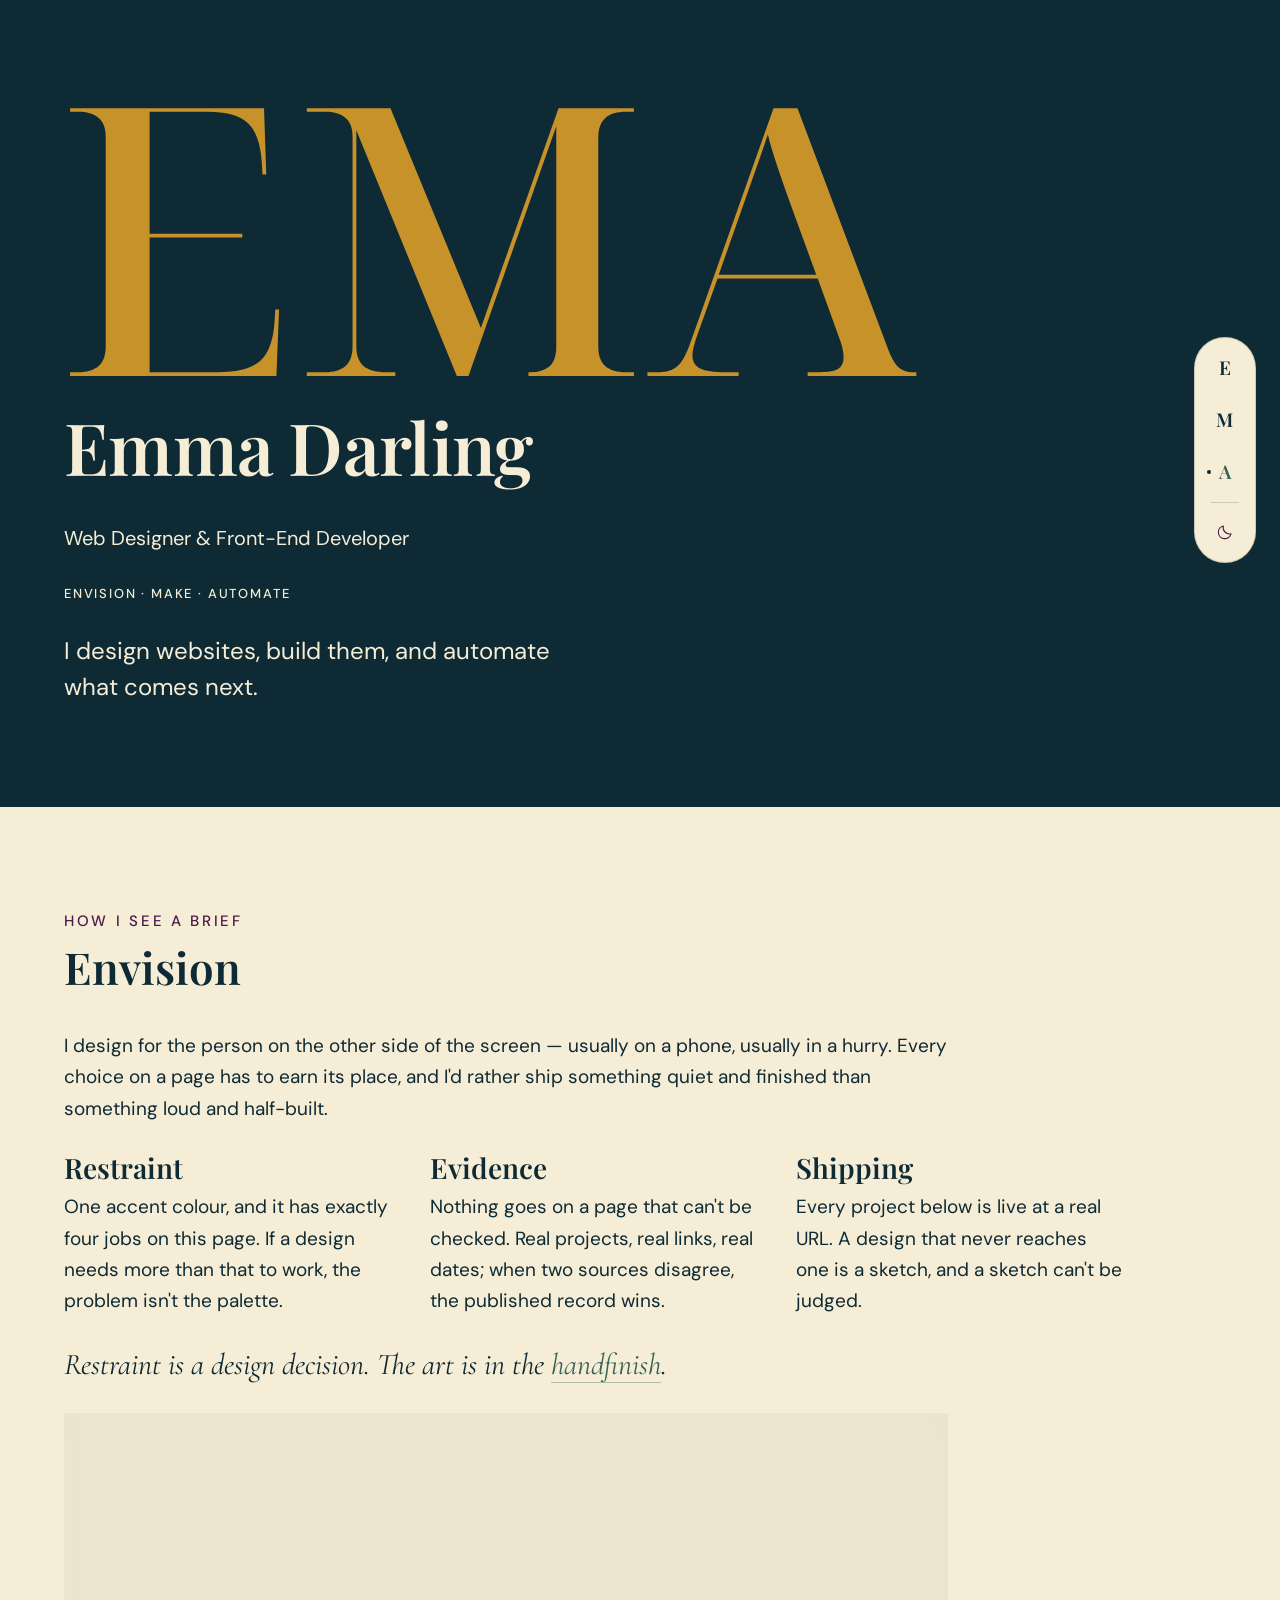
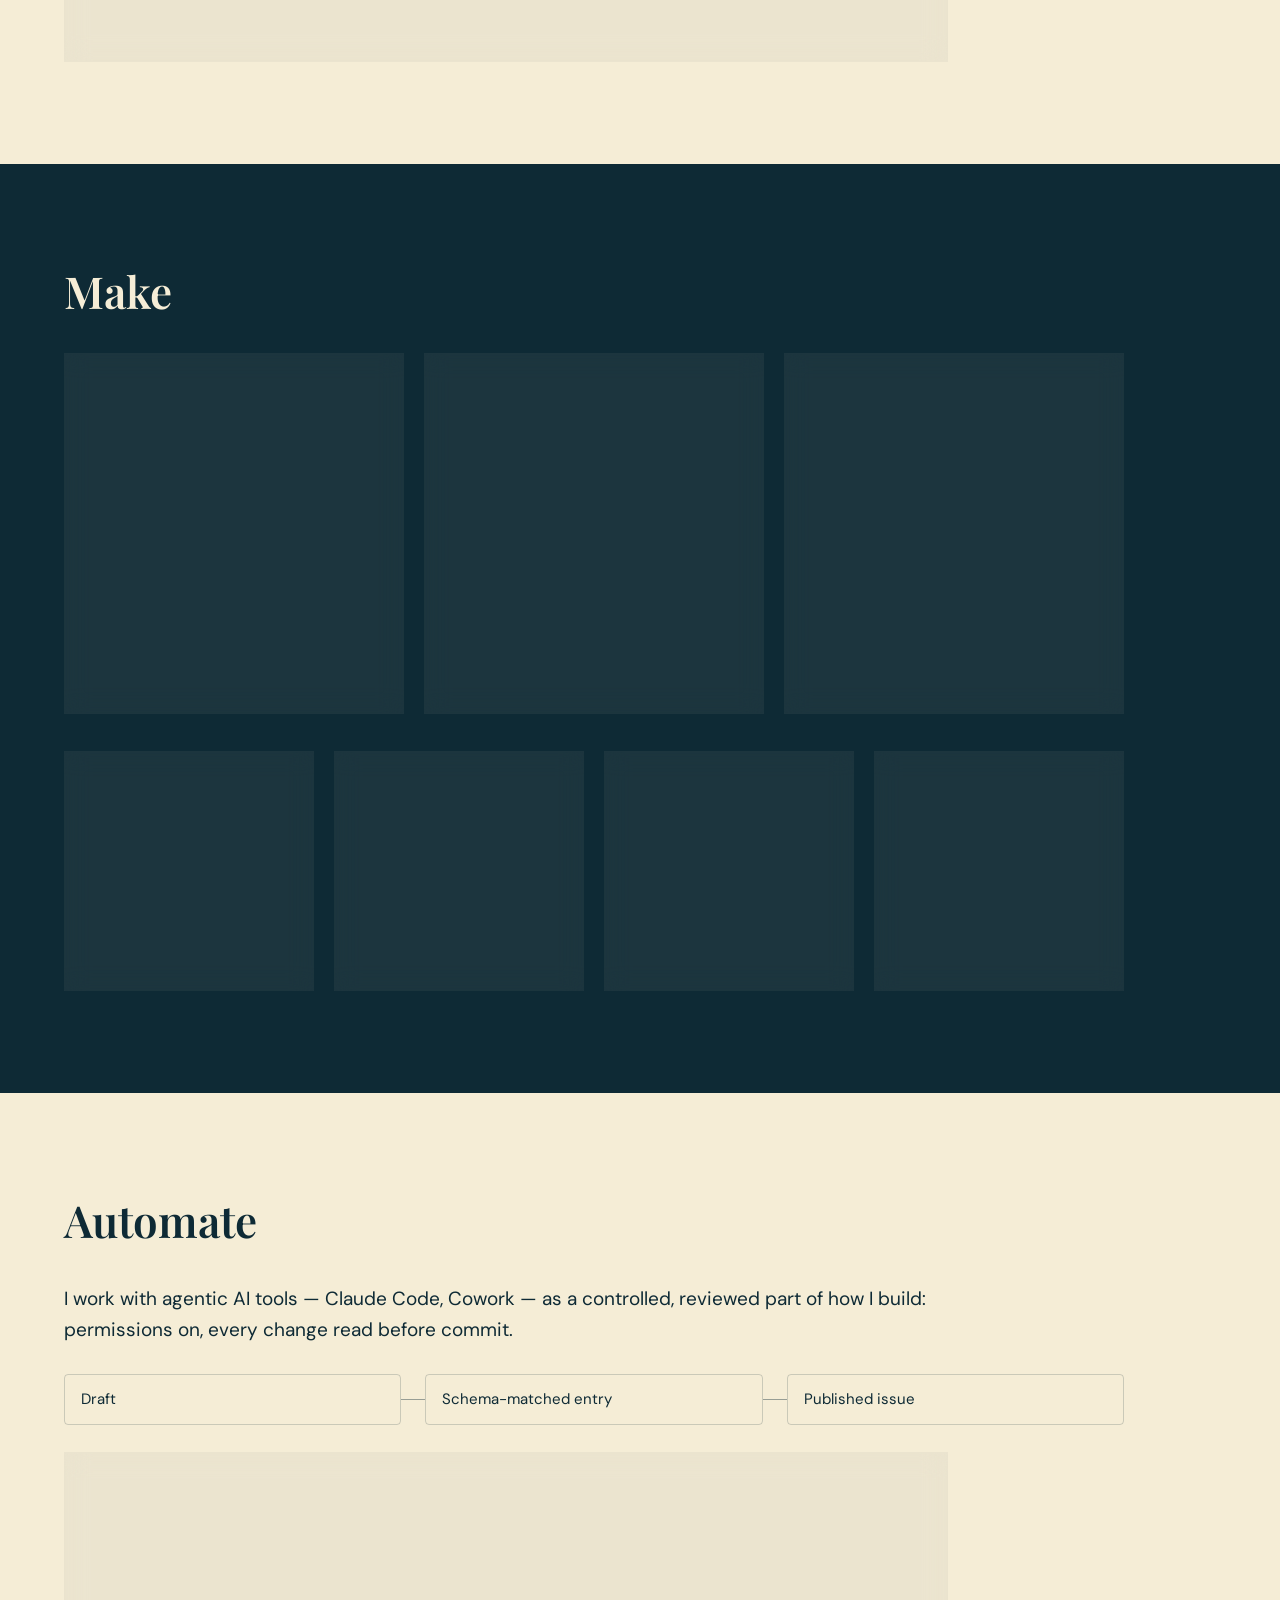
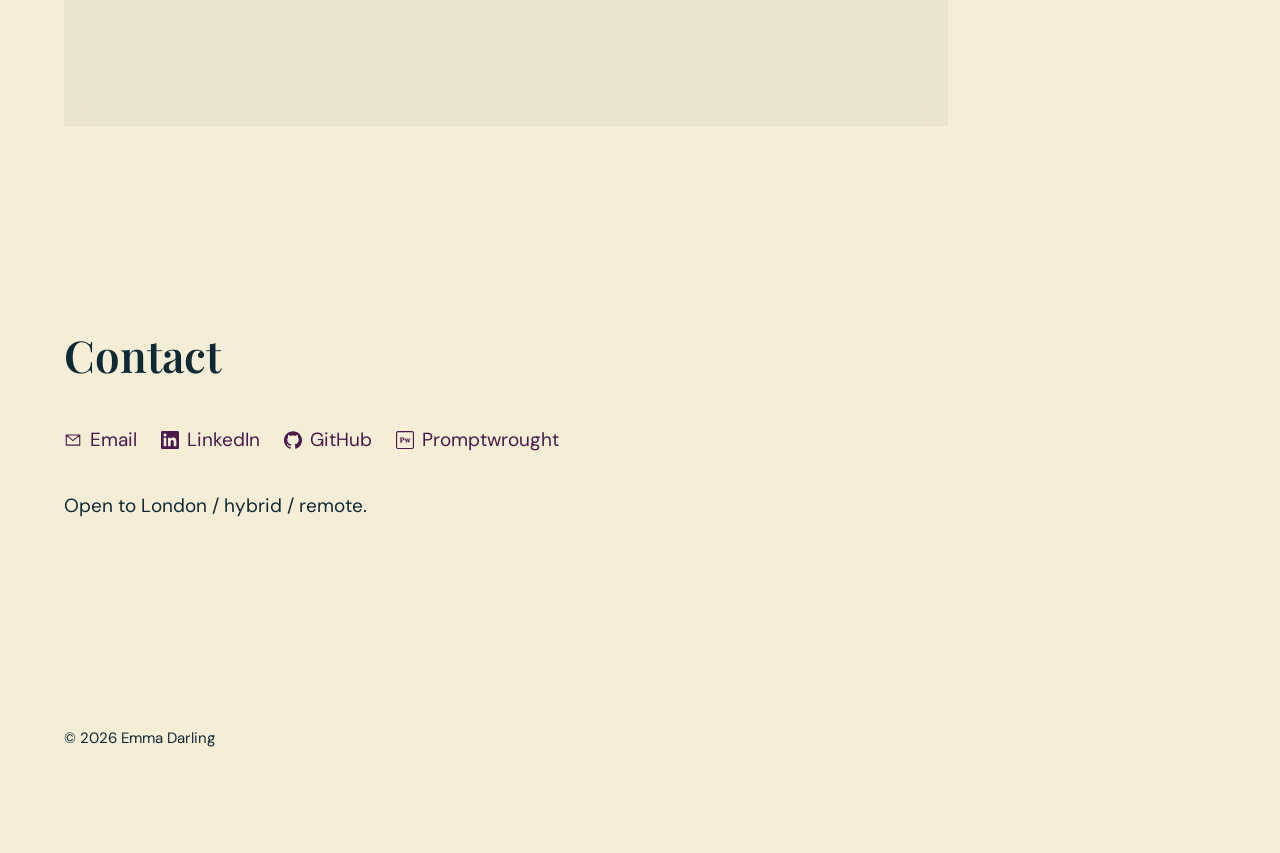
==== commit e2a7b0a9: "chore: latest issue, unprompted (Issue 012)" ====
--- a/index.html
+++ b/index.html
@@ -1379,10 +1379,10 @@
             <!-- latest-issue:start -->
             <article class="card">
               <p class="eyebrow">Latest issue</p>
-              <h3>handfinish</h3>
-              <p class="card-summary">To give machine output a final pass by hand; the human coat of care that turns generated into made.</p>
-              <p class="card-meta">Issue 011 · <time datetime="2026-10-06">6 Oct 2026</time></p>
-              <p class="card-links"><a href="https://promptwrought.substack.com/p/handfinish" aria-label="Read the issue: handfinish" target="_blank" rel="noopener noreferrer">Read the issue<span aria-hidden="true"> →</span></a></p>
+              <h3>unprompted</h3>
+              <p class="card-summary">Of work: made entirely by hand and mind, without machine assistance; carried as a quiet mark of provenance, as organic is for food.</p>
+              <p class="card-meta">Issue 012 · <time datetime="2026-10-13">13 Oct 2026</time></p>
+              <p class="card-links"><a href="https://promptwrought.substack.com/p/unprompted" aria-label="Read the issue: unprompted" target="_blank" rel="noopener noreferrer">Read the issue<span aria-hidden="true"> →</span></a></p>
             </article>
             <!-- latest-issue:end -->
           </div>
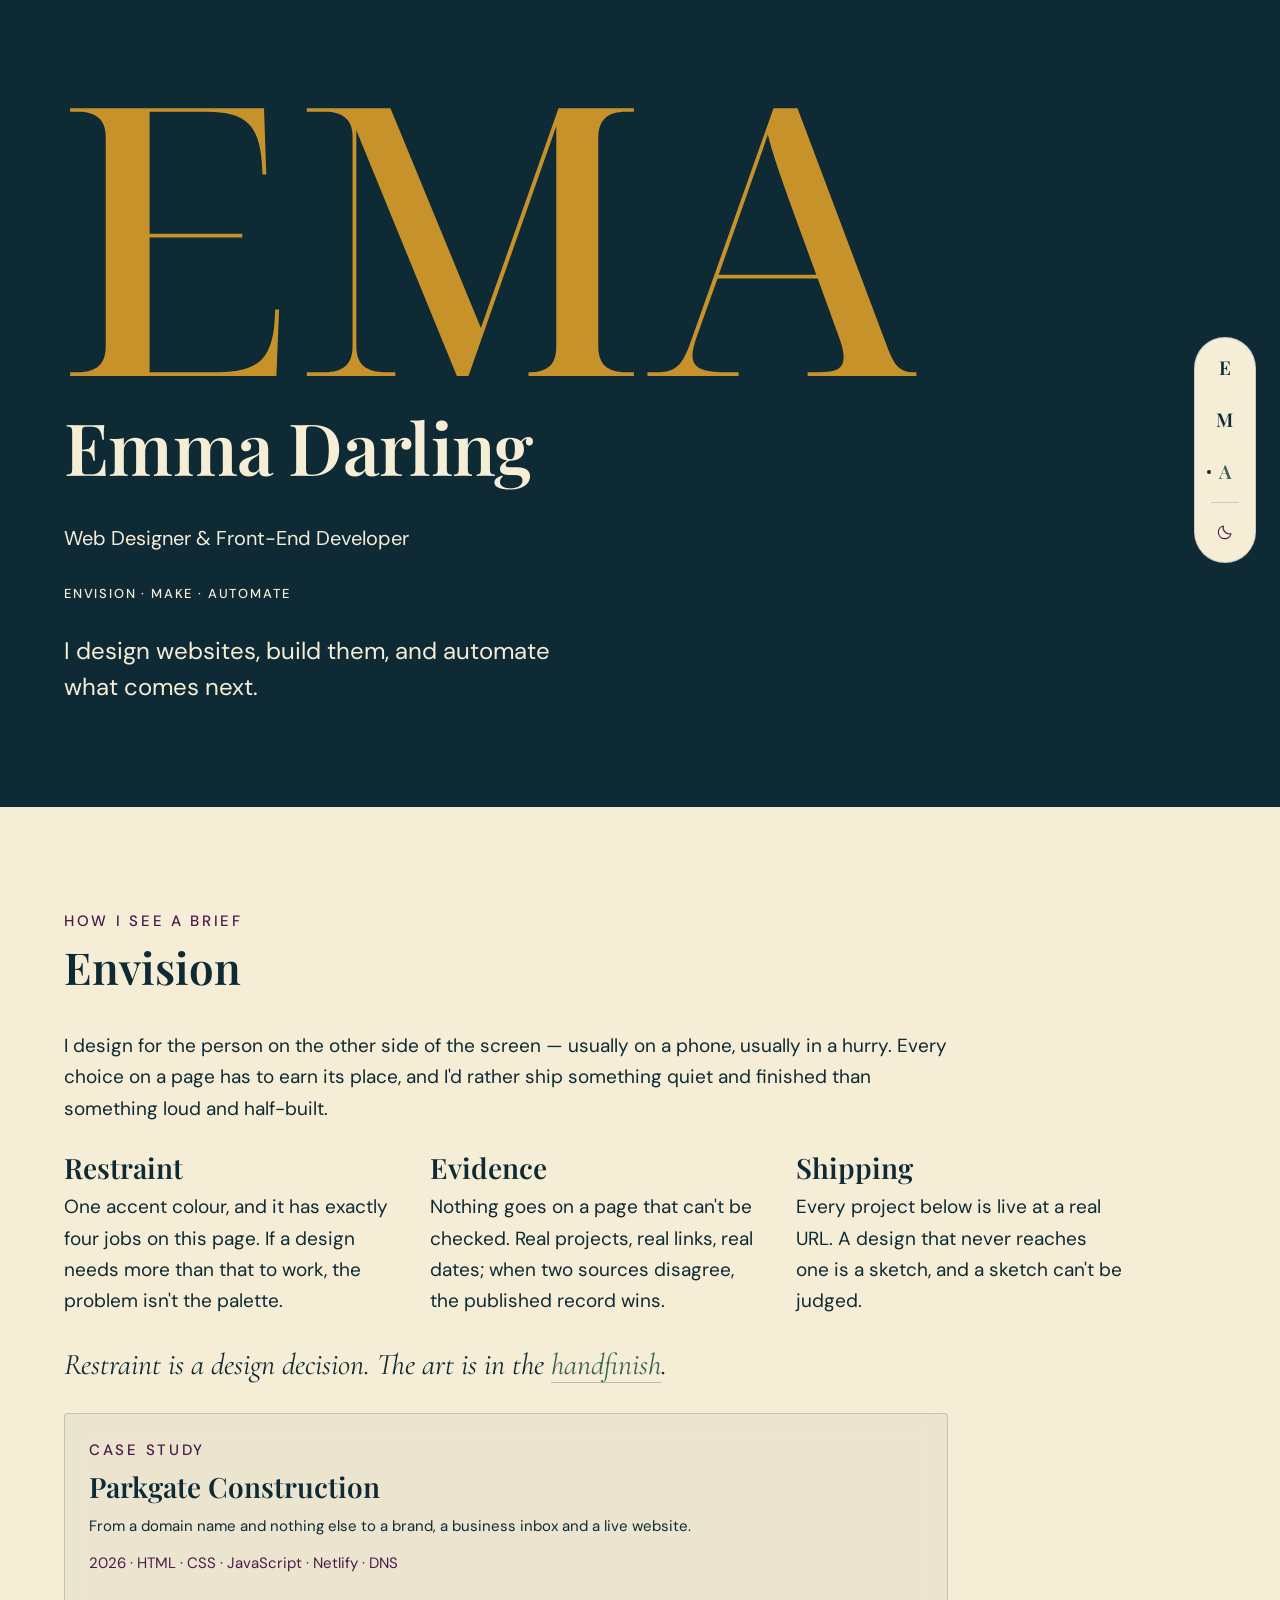
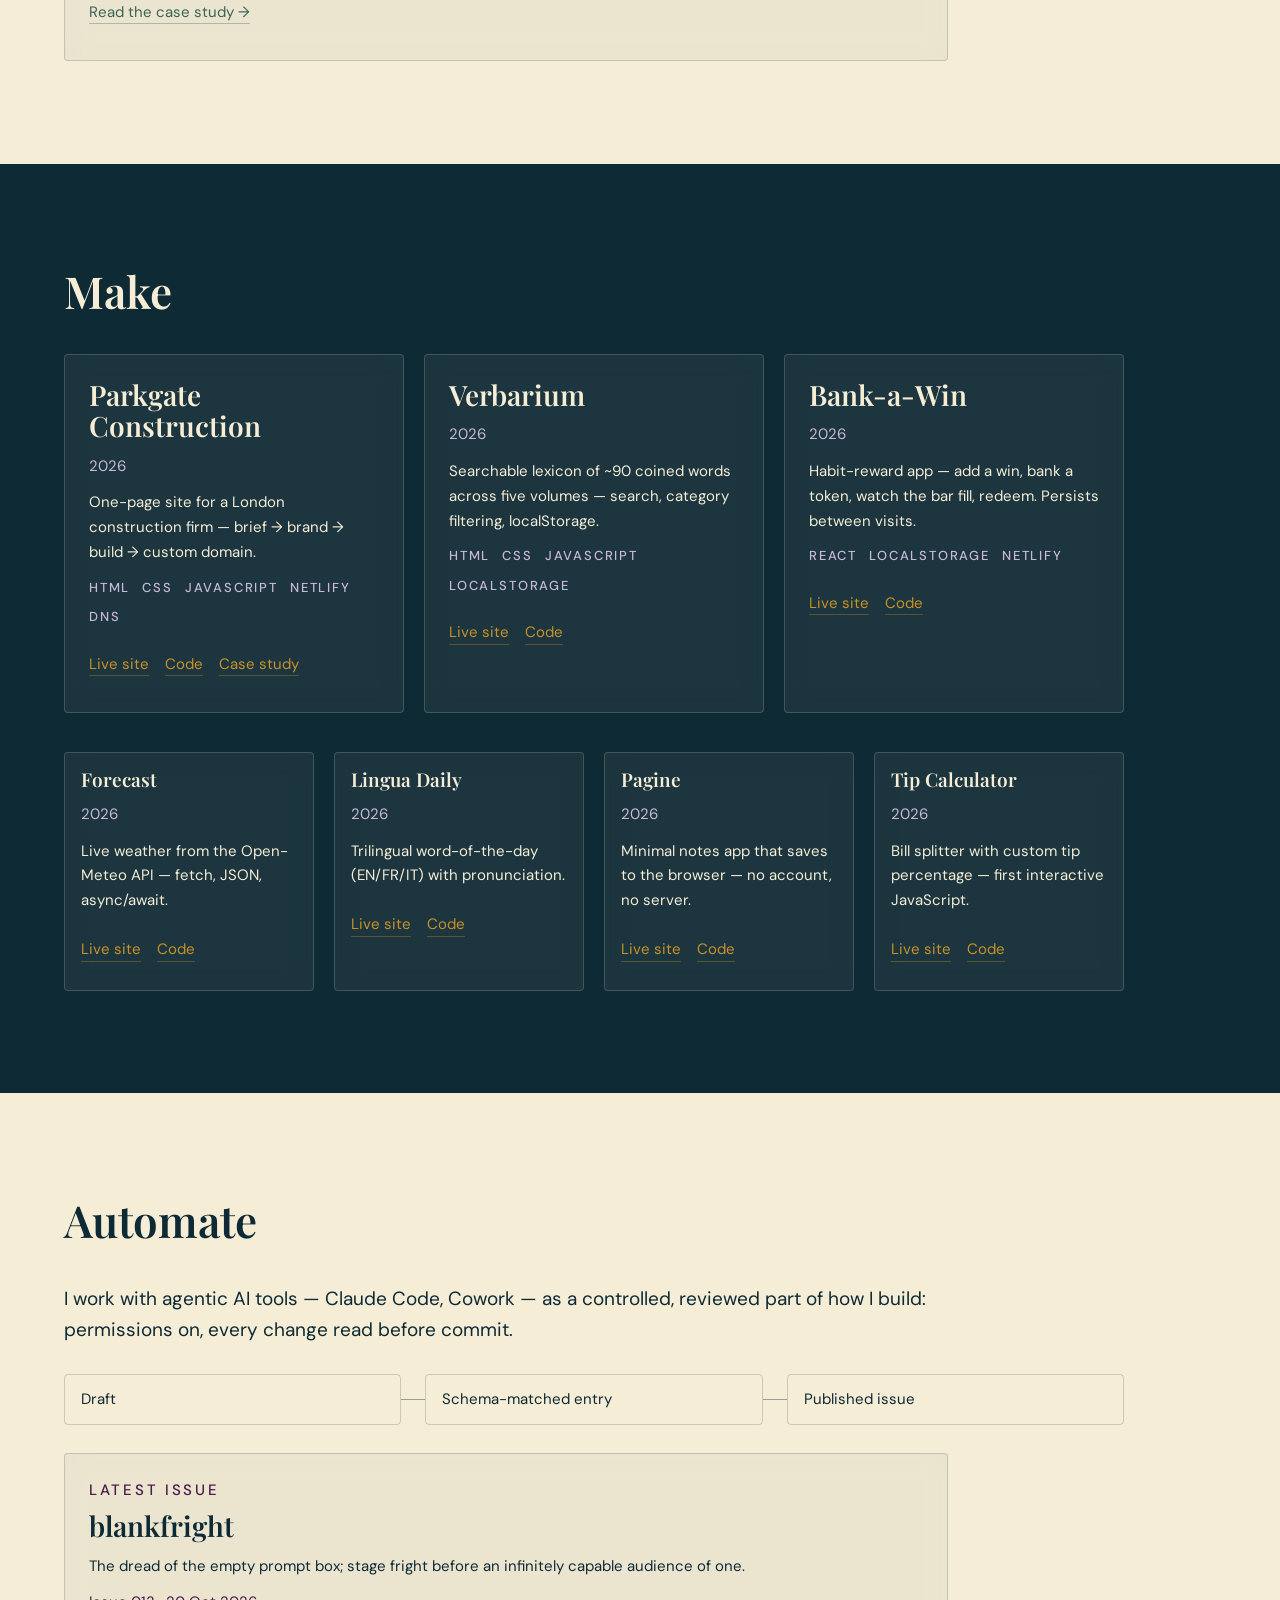
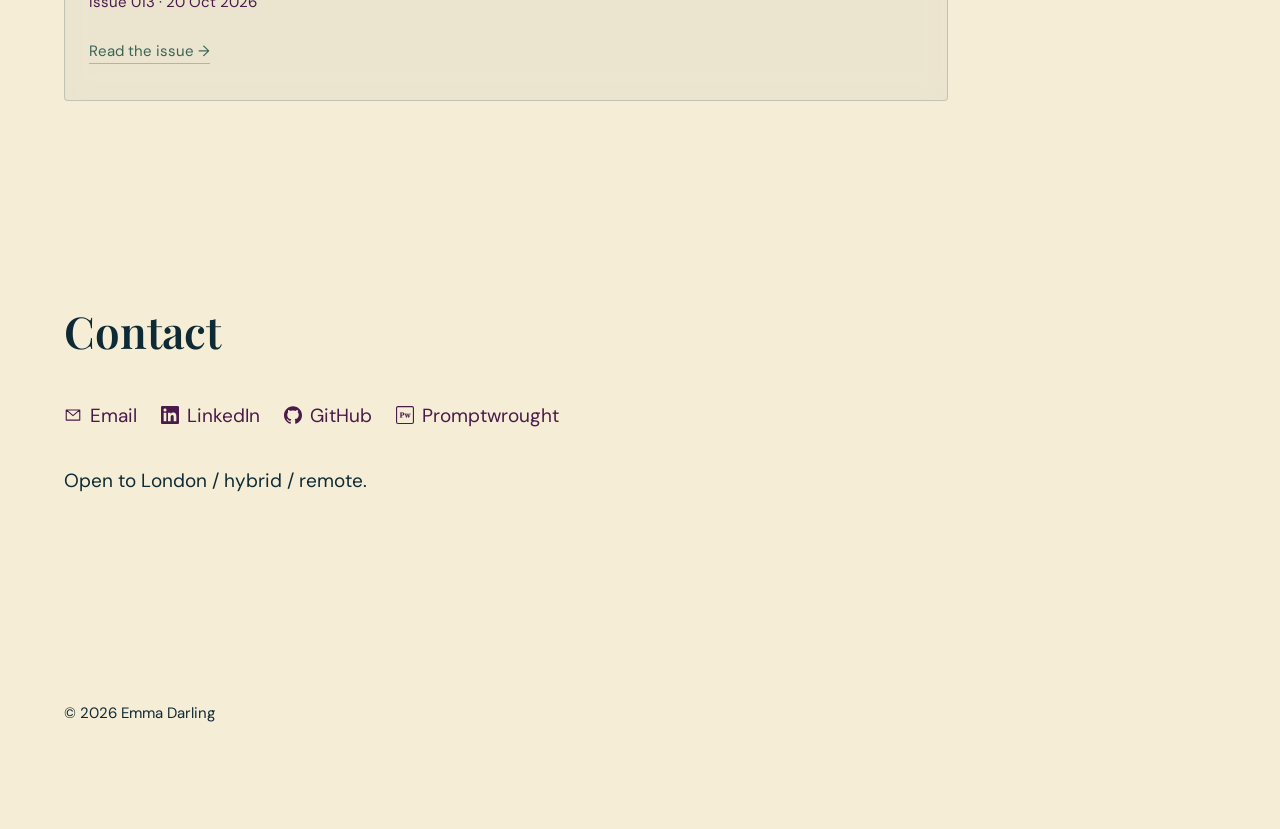
==== commit b07d4e95: "chore: latest issue, blankfright (Issue 013)" ====
--- a/index.html
+++ b/index.html
@@ -1379,10 +1379,10 @@
             <!-- latest-issue:start -->
             <article class="card">
               <p class="eyebrow">Latest issue</p>
-              <h3>unprompted</h3>
-              <p class="card-summary">Of work: made entirely by hand and mind, without machine assistance; carried as a quiet mark of provenance, as organic is for food.</p>
-              <p class="card-meta">Issue 012 · <time datetime="2026-10-13">13 Oct 2026</time></p>
-              <p class="card-links"><a href="https://promptwrought.substack.com/p/unprompted" aria-label="Read the issue: unprompted" target="_blank" rel="noopener noreferrer">Read the issue<span aria-hidden="true"> →</span></a></p>
+              <h3>blankfright</h3>
+              <p class="card-summary">The dread of the empty prompt box; stage fright before an infinitely capable audience of one.</p>
+              <p class="card-meta">Issue 013 · <time datetime="2026-10-20">20 Oct 2026</time></p>
+              <p class="card-links"><a href="https://promptwrought.substack.com/p/blankfright" aria-label="Read the issue: blankfright" target="_blank" rel="noopener noreferrer">Read the issue<span aria-hidden="true"> →</span></a></p>
             </article>
             <!-- latest-issue:end -->
           </div>
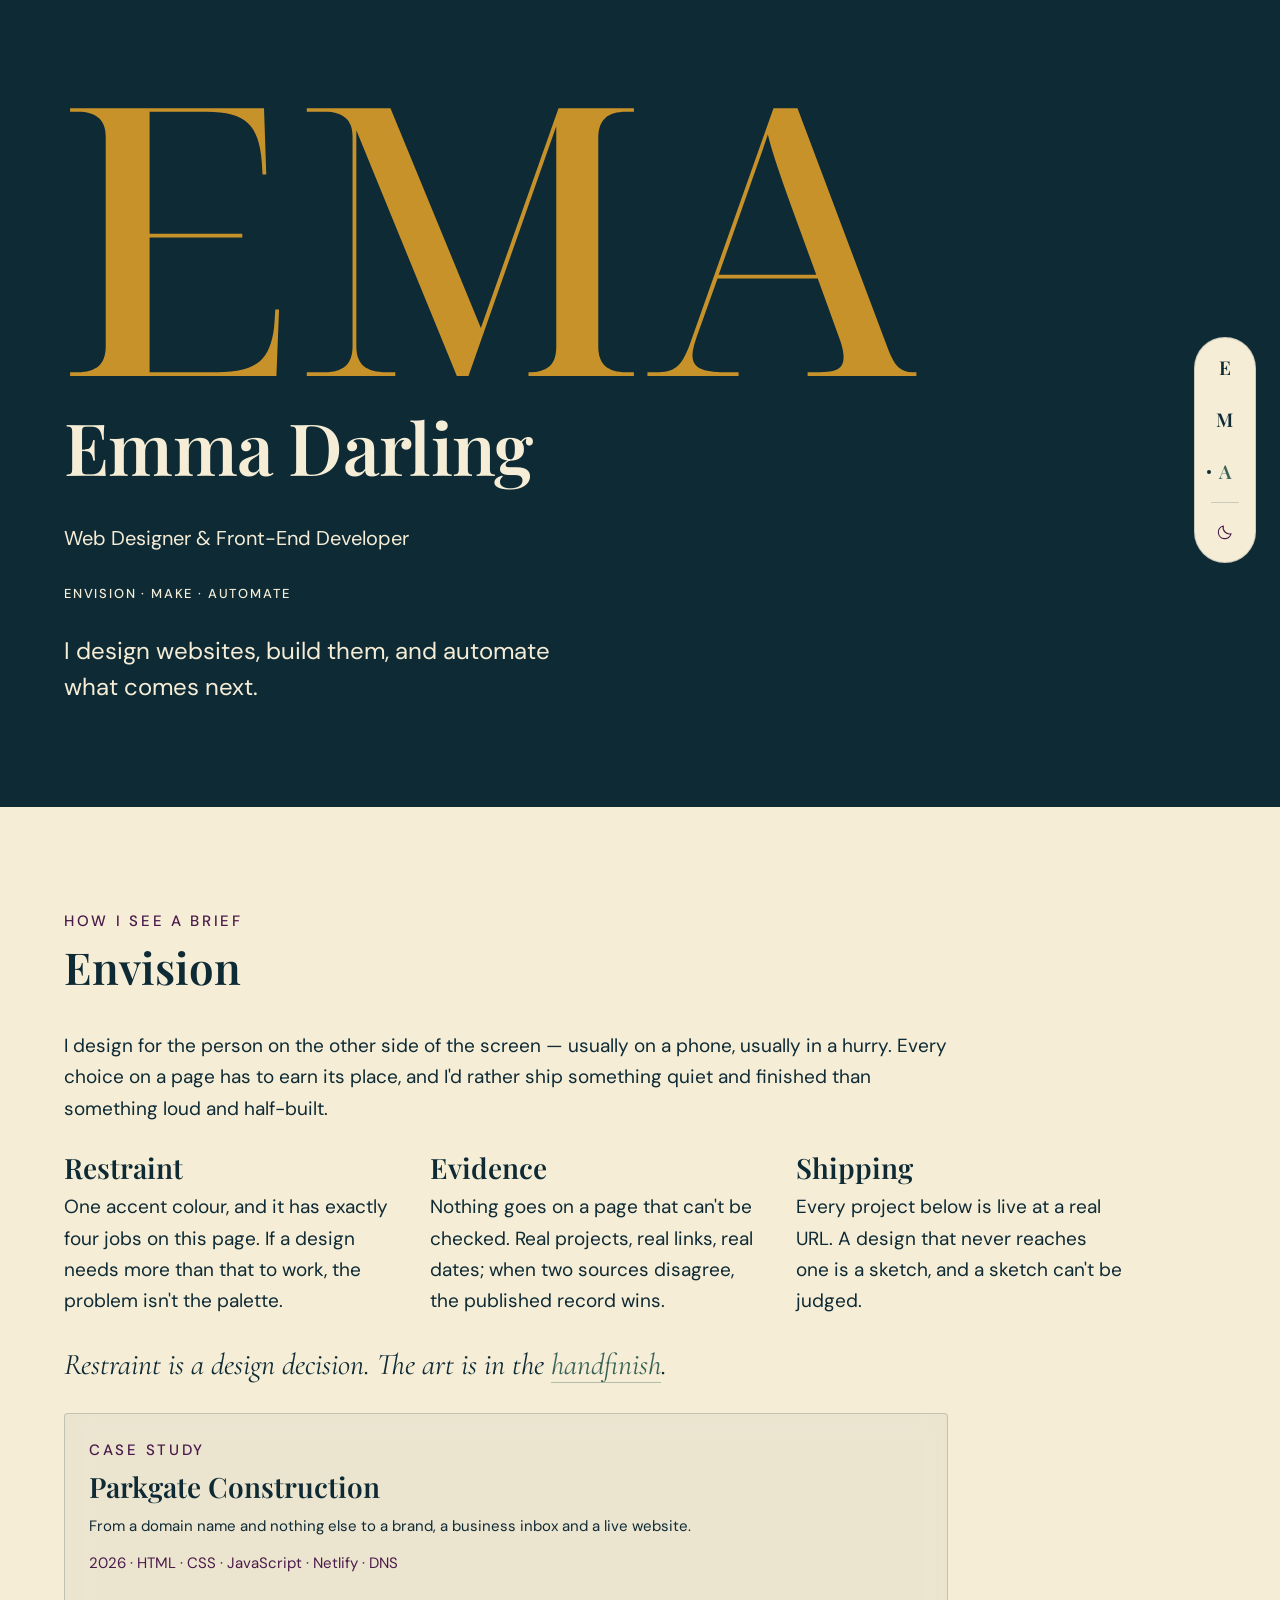
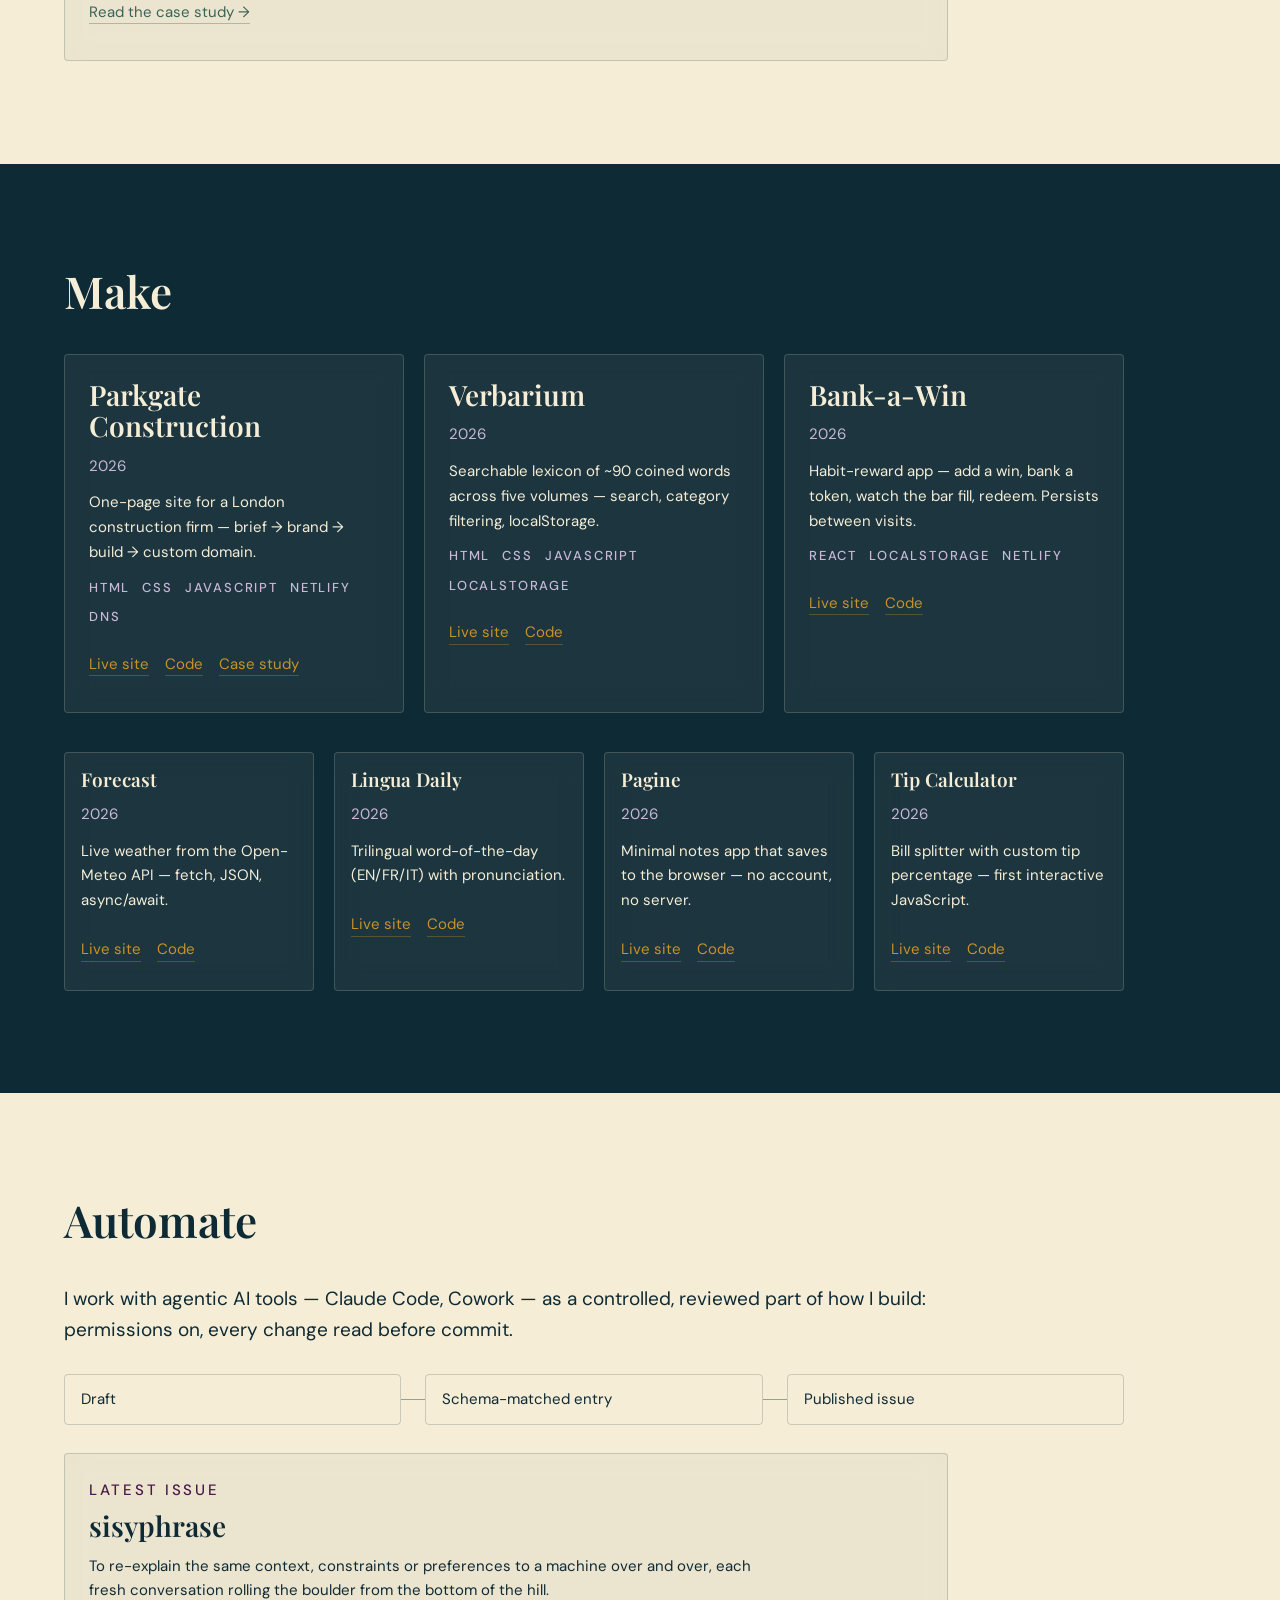
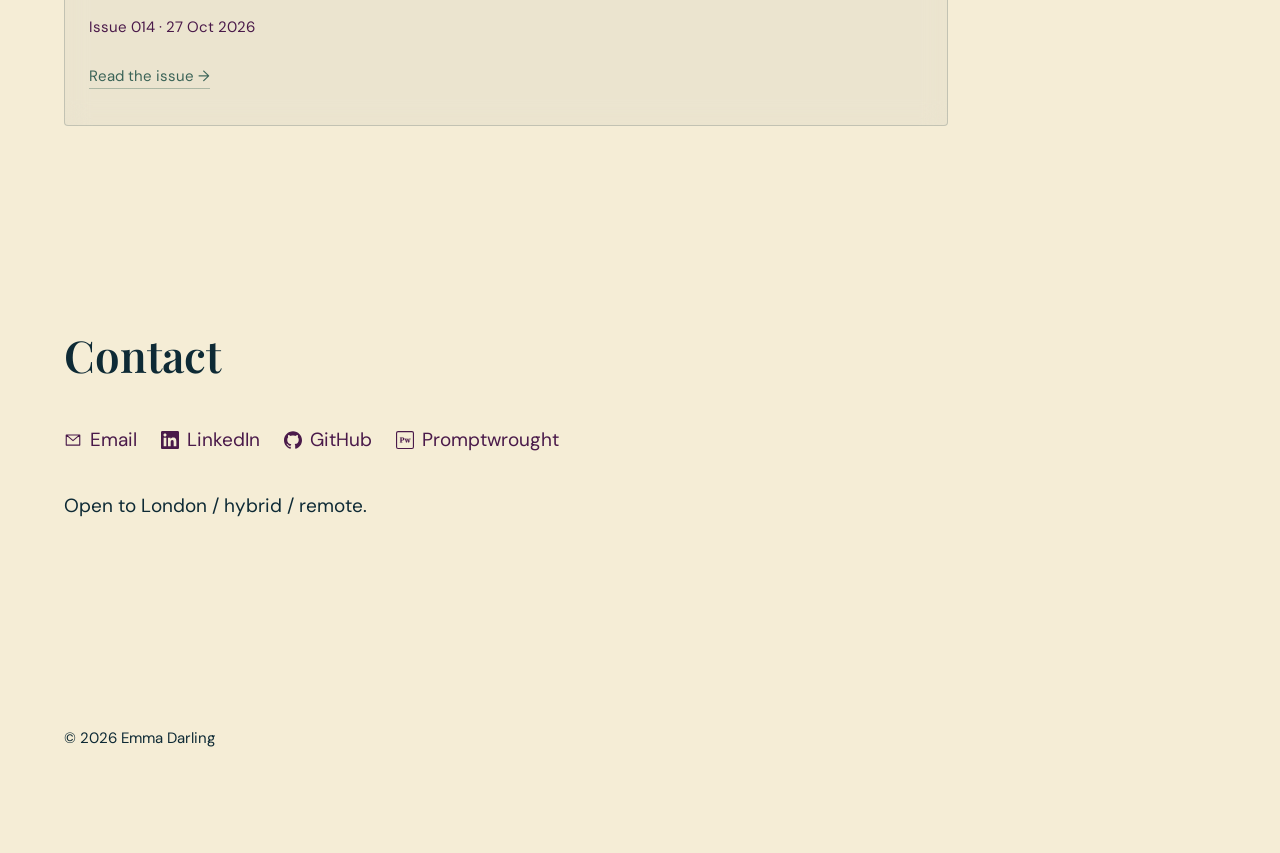
==== commit a704ecfb: "chore: latest issue, sisyphrase (Issue 014)" ====
--- a/index.html
+++ b/index.html
@@ -1379,10 +1379,10 @@
             <!-- latest-issue:start -->
             <article class="card">
               <p class="eyebrow">Latest issue</p>
-              <h3>blankfright</h3>
-              <p class="card-summary">The dread of the empty prompt box; stage fright before an infinitely capable audience of one.</p>
-              <p class="card-meta">Issue 013 · <time datetime="2026-10-20">20 Oct 2026</time></p>
-              <p class="card-links"><a href="https://promptwrought.substack.com/p/blankfright" aria-label="Read the issue: blankfright" target="_blank" rel="noopener noreferrer">Read the issue<span aria-hidden="true"> →</span></a></p>
+              <h3>sisyphrase</h3>
+              <p class="card-summary">To re-explain the same context, constraints or preferences to a machine over and over, each fresh conversation rolling the boulder from the bottom of the hill.</p>
+              <p class="card-meta">Issue 014 · <time datetime="2026-10-27">27 Oct 2026</time></p>
+              <p class="card-links"><a href="https://promptwrought.substack.com/p/sisyphrase" aria-label="Read the issue: sisyphrase" target="_blank" rel="noopener noreferrer">Read the issue<span aria-hidden="true"> →</span></a></p>
             </article>
             <!-- latest-issue:end -->
           </div>
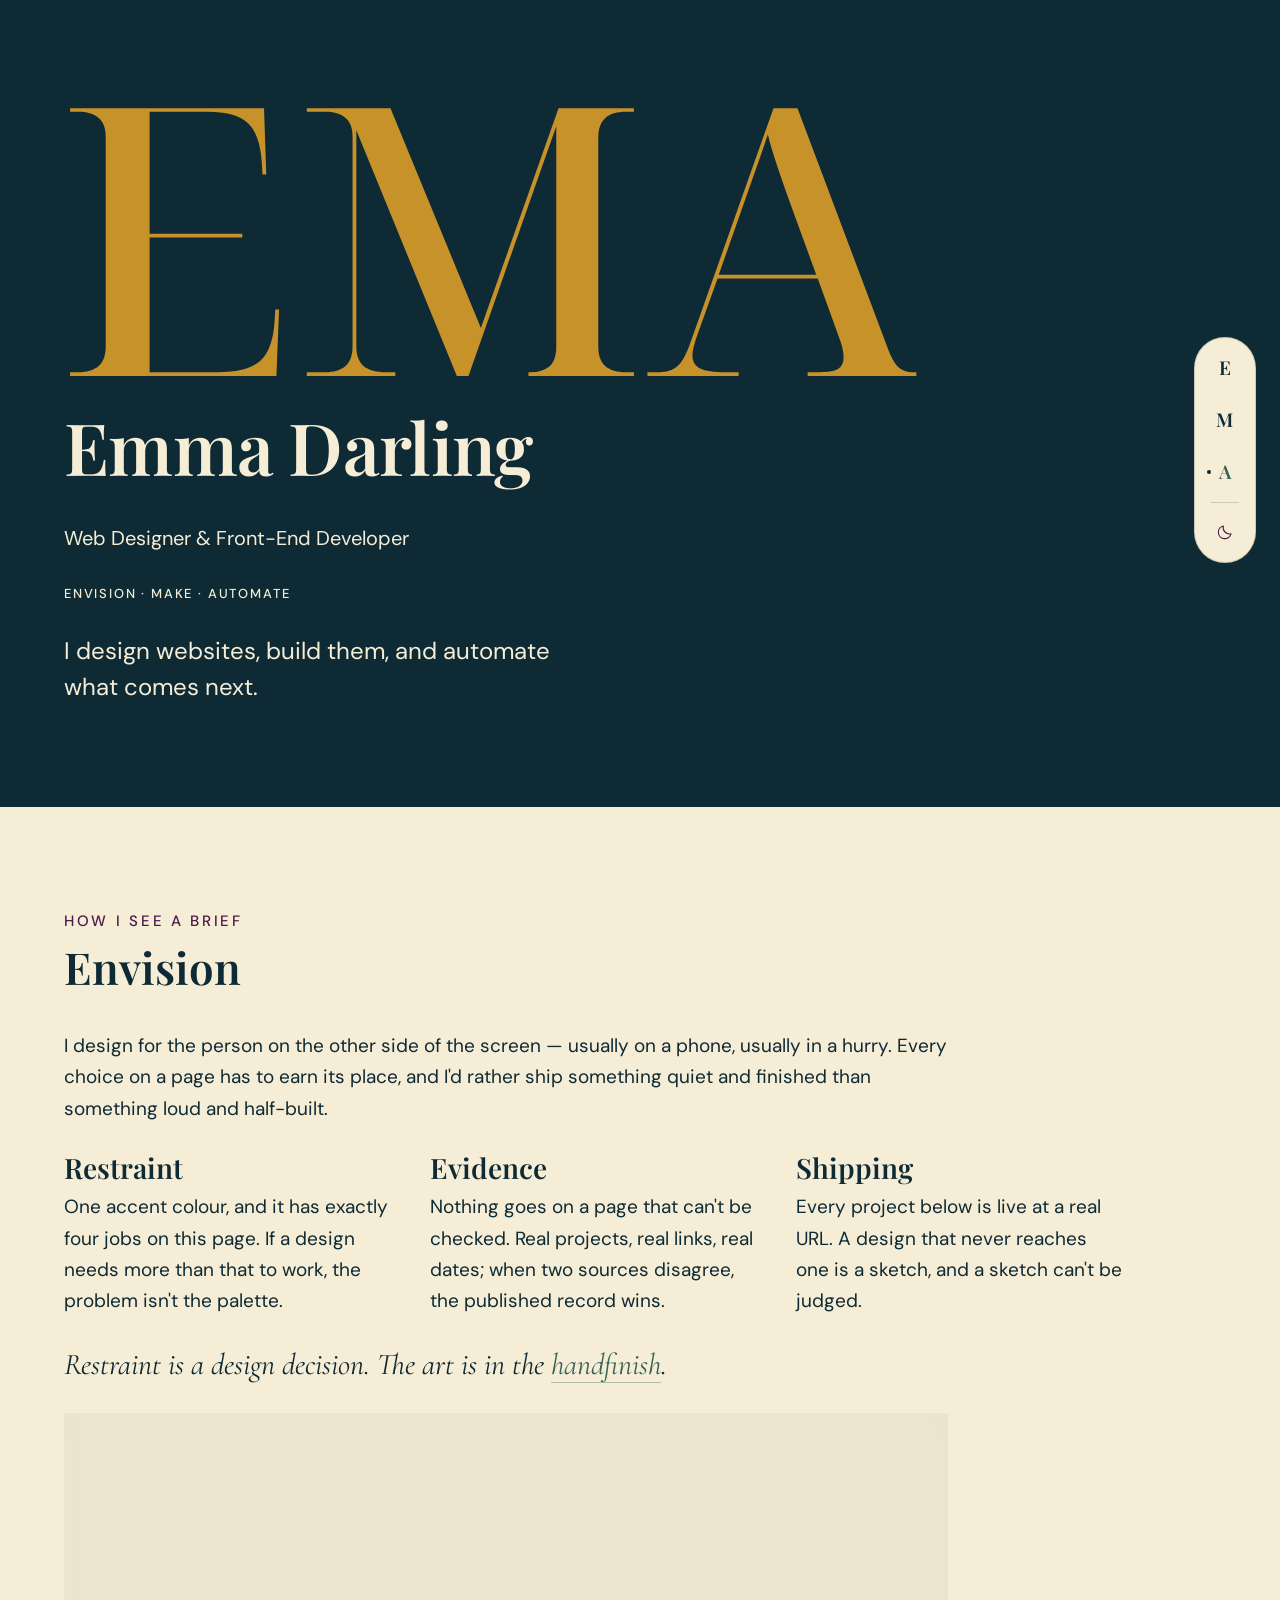
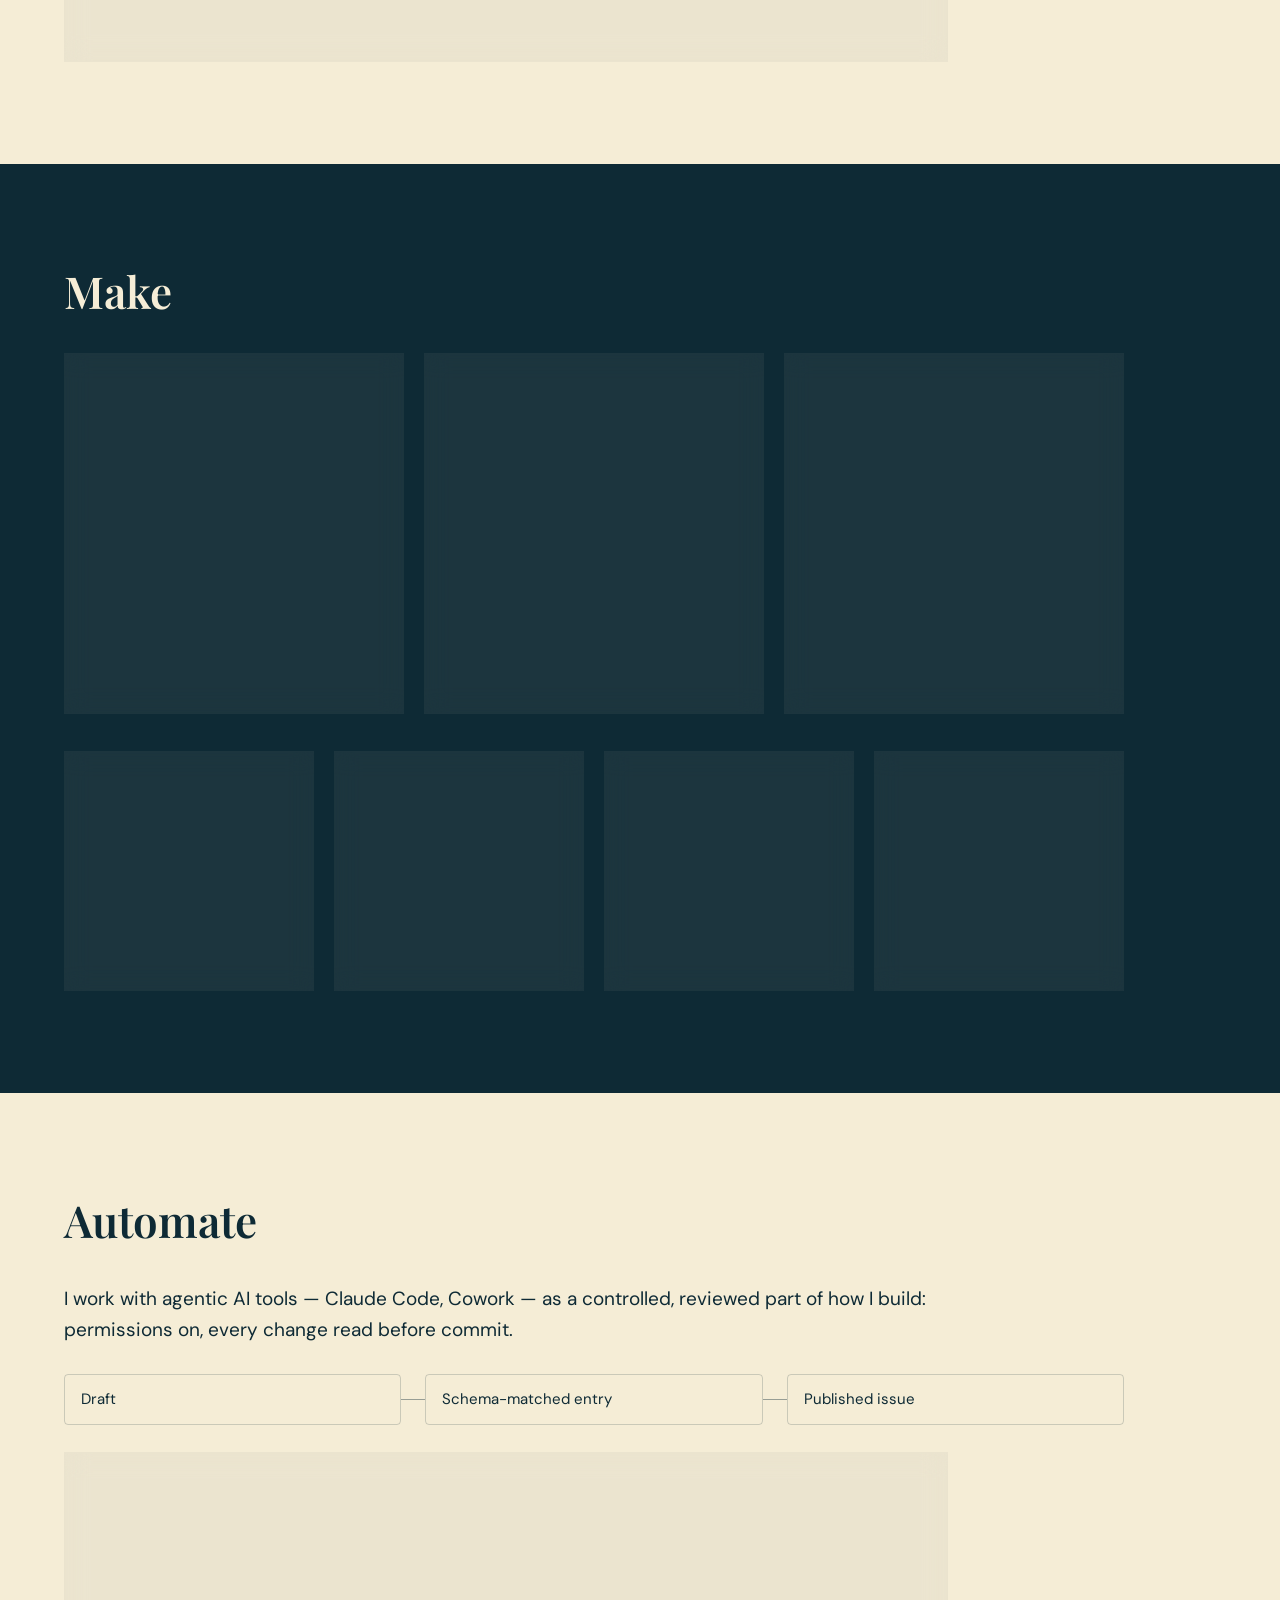
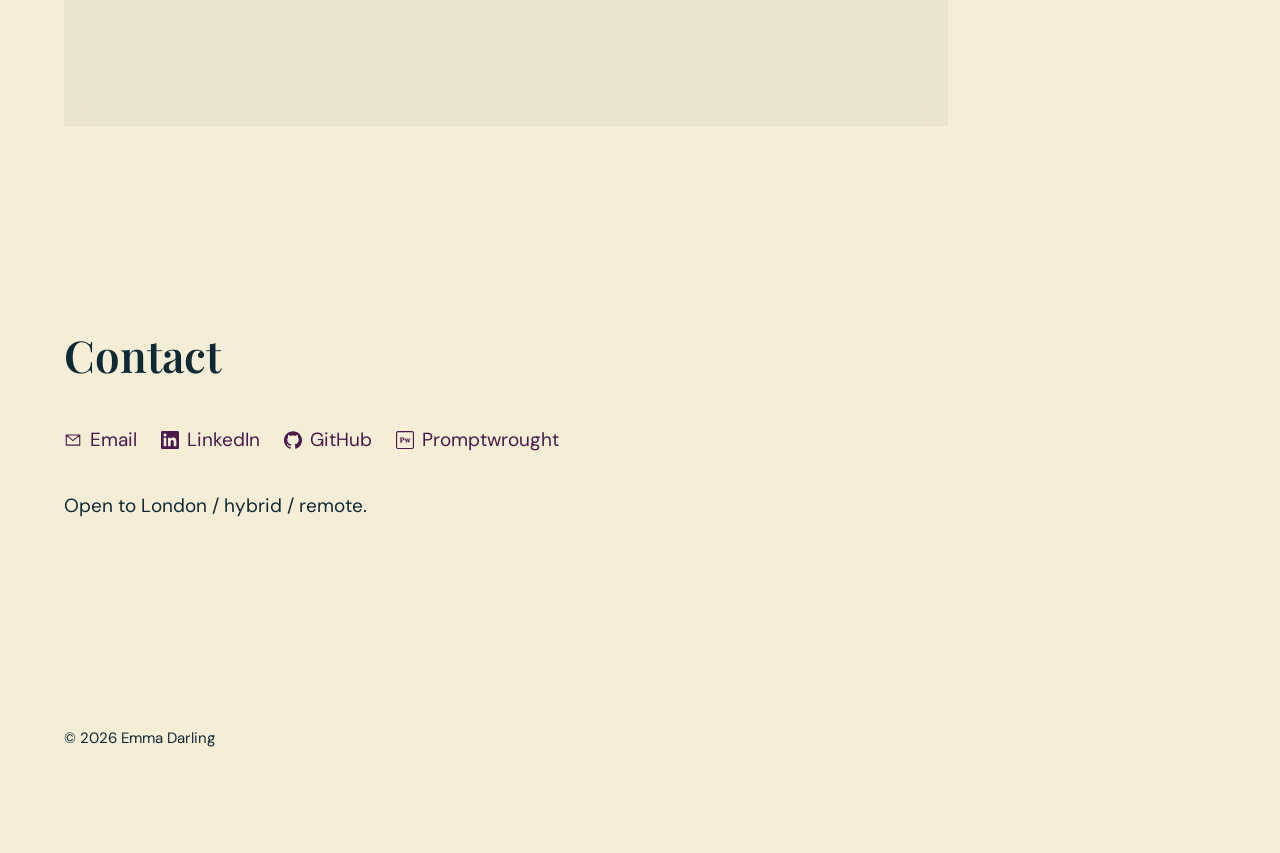
==== commit c30da1e1: "chore: latest issue, soulfile (Issue 015)" ====
--- a/index.html
+++ b/index.html
@@ -1379,10 +1379,10 @@
             <!-- latest-issue:start -->
             <article class="card">
               <p class="eyebrow">Latest issue</p>
-              <h3>sisyphrase</h3>
-              <p class="card-summary">To re-explain the same context, constraints or preferences to a machine over and over, each fresh conversation rolling the boulder from the bottom of the hill.</p>
-              <p class="card-meta">Issue 014 · <time datetime="2026-10-27">27 Oct 2026</time></p>
-              <p class="card-links"><a href="https://promptwrought.substack.com/p/sisyphrase" aria-label="Read the issue: sisyphrase" target="_blank" rel="noopener noreferrer">Read the issue<span aria-hidden="true"> →</span></a></p>
+              <h3>soulfile</h3>
+              <p class="card-summary">The document a person keeps that teaches a machine who they are — voice, history, preferences, standards; the self, made portable and legible.</p>
+              <p class="card-meta">Issue 015 · <time datetime="2026-11-03">3 Nov 2026</time></p>
+              <p class="card-links"><a href="https://promptwrought.substack.com/p/soulfile" aria-label="Read the issue: soulfile" target="_blank" rel="noopener noreferrer">Read the issue<span aria-hidden="true"> →</span></a></p>
             </article>
             <!-- latest-issue:end -->
           </div>
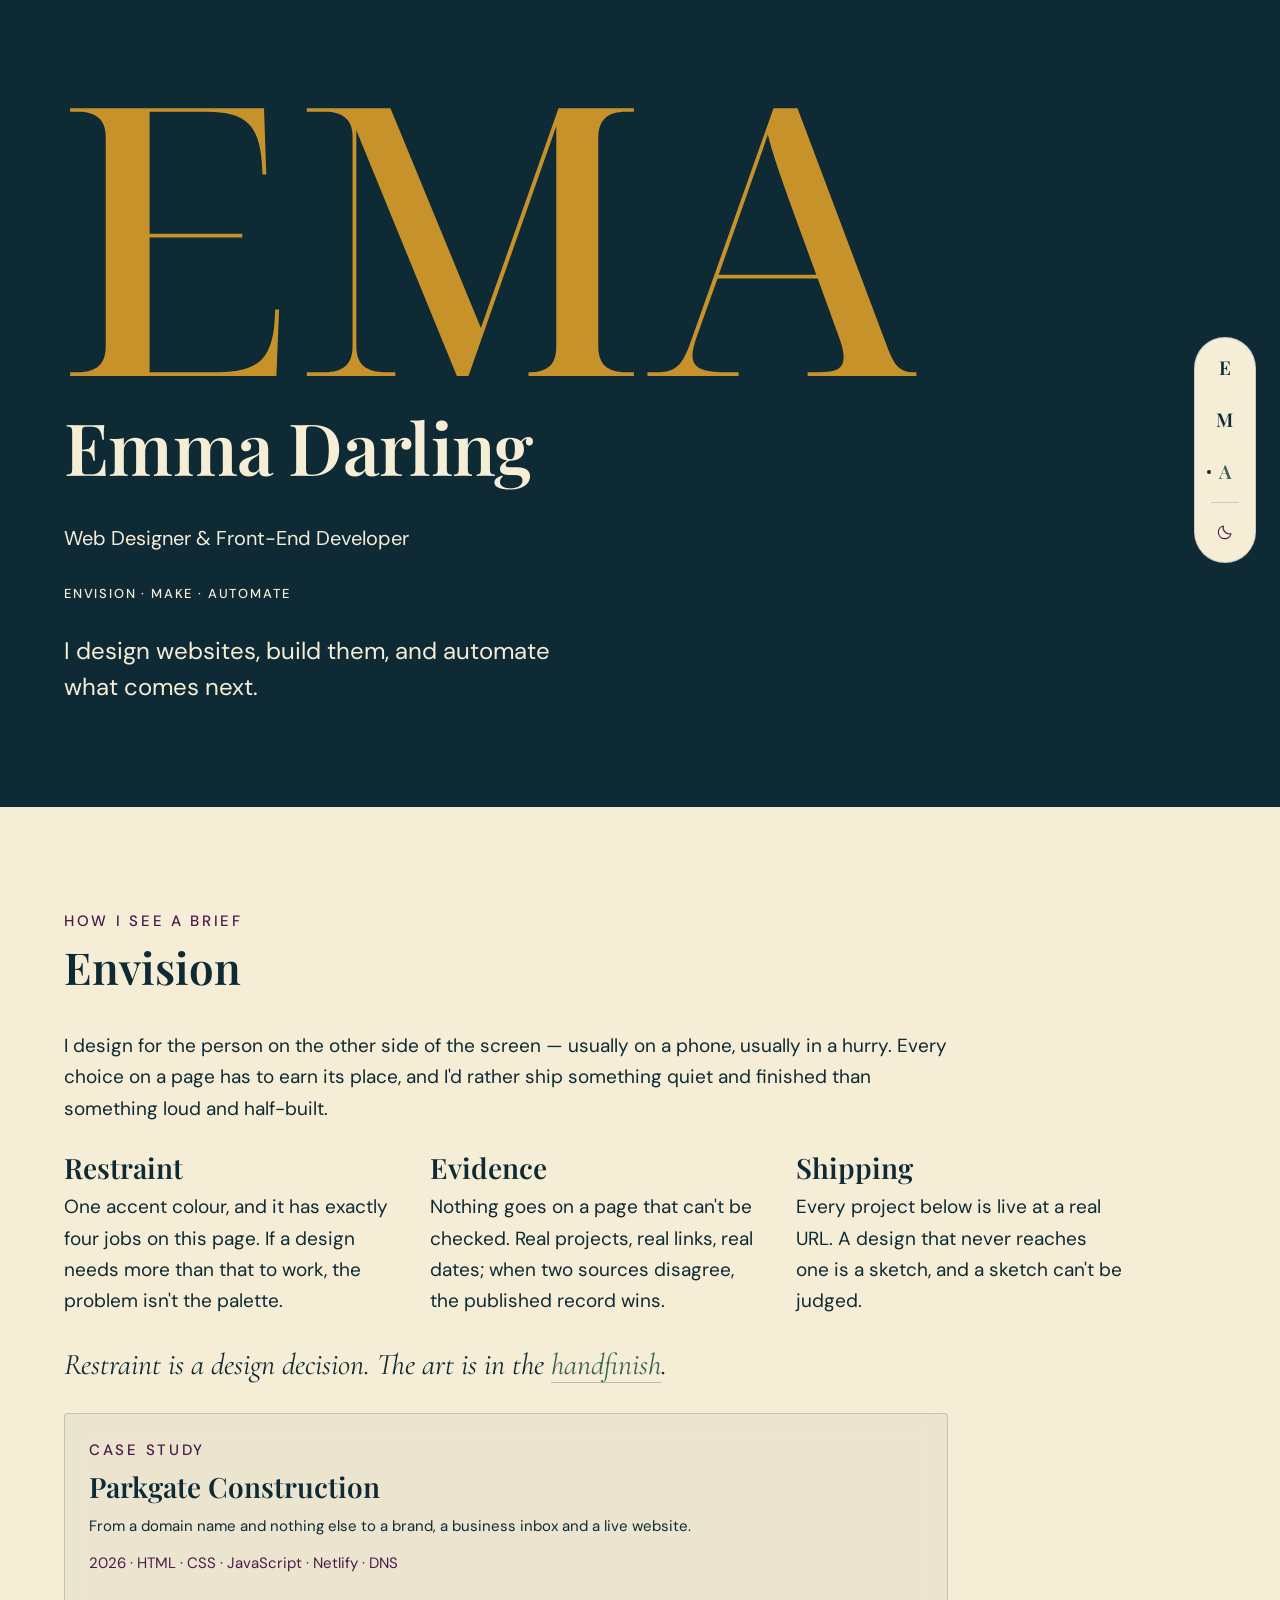
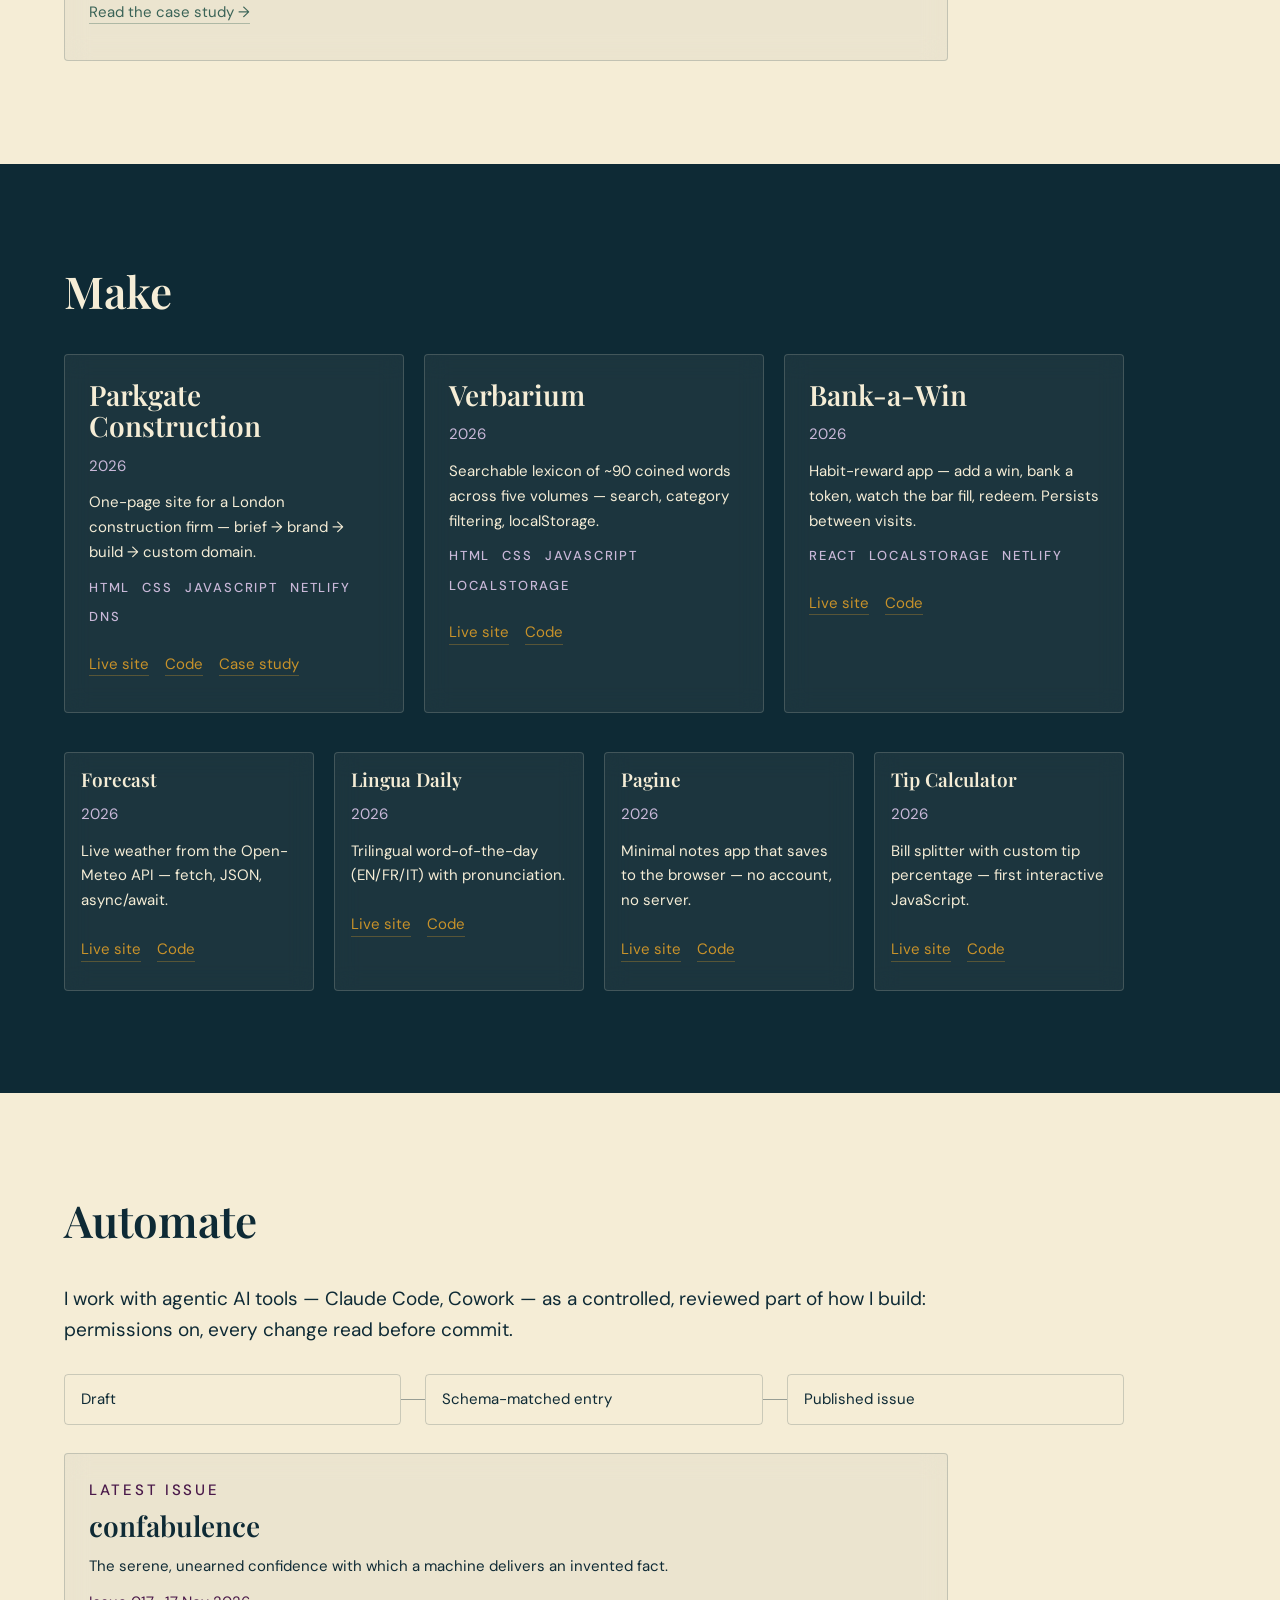
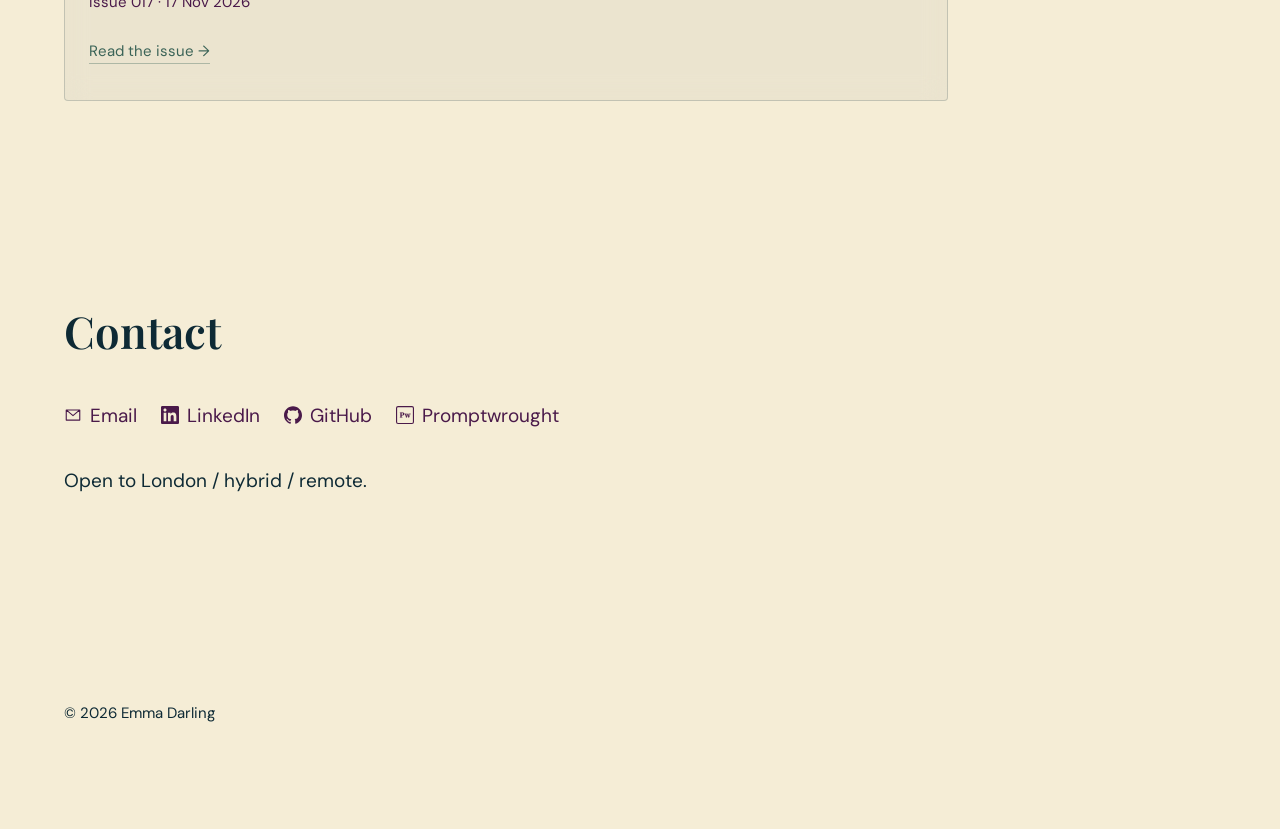
==== commit 48cfb374: "chore: latest issue, confabulence (Issue 017)" ====
--- a/index.html
+++ b/index.html
@@ -1379,10 +1379,10 @@
             <!-- latest-issue:start -->
             <article class="card">
               <p class="eyebrow">Latest issue</p>
-              <h3>soulfile</h3>
-              <p class="card-summary">The document a person keeps that teaches a machine who they are — voice, history, preferences, standards; the self, made portable and legible.</p>
-              <p class="card-meta">Issue 015 · <time datetime="2026-11-03">3 Nov 2026</time></p>
-              <p class="card-links"><a href="https://promptwrought.substack.com/p/soulfile" aria-label="Read the issue: soulfile" target="_blank" rel="noopener noreferrer">Read the issue<span aria-hidden="true"> →</span></a></p>
+              <h3>confabulence</h3>
+              <p class="card-summary">The serene, unearned confidence with which a machine delivers an invented fact.</p>
+              <p class="card-meta">Issue 017 · <time datetime="2026-11-17">17 Nov 2026</time></p>
+              <p class="card-links"><a href="https://promptwrought.substack.com/p/confabulence" aria-label="Read the issue: confabulence" target="_blank" rel="noopener noreferrer">Read the issue<span aria-hidden="true"> →</span></a></p>
             </article>
             <!-- latest-issue:end -->
           </div>
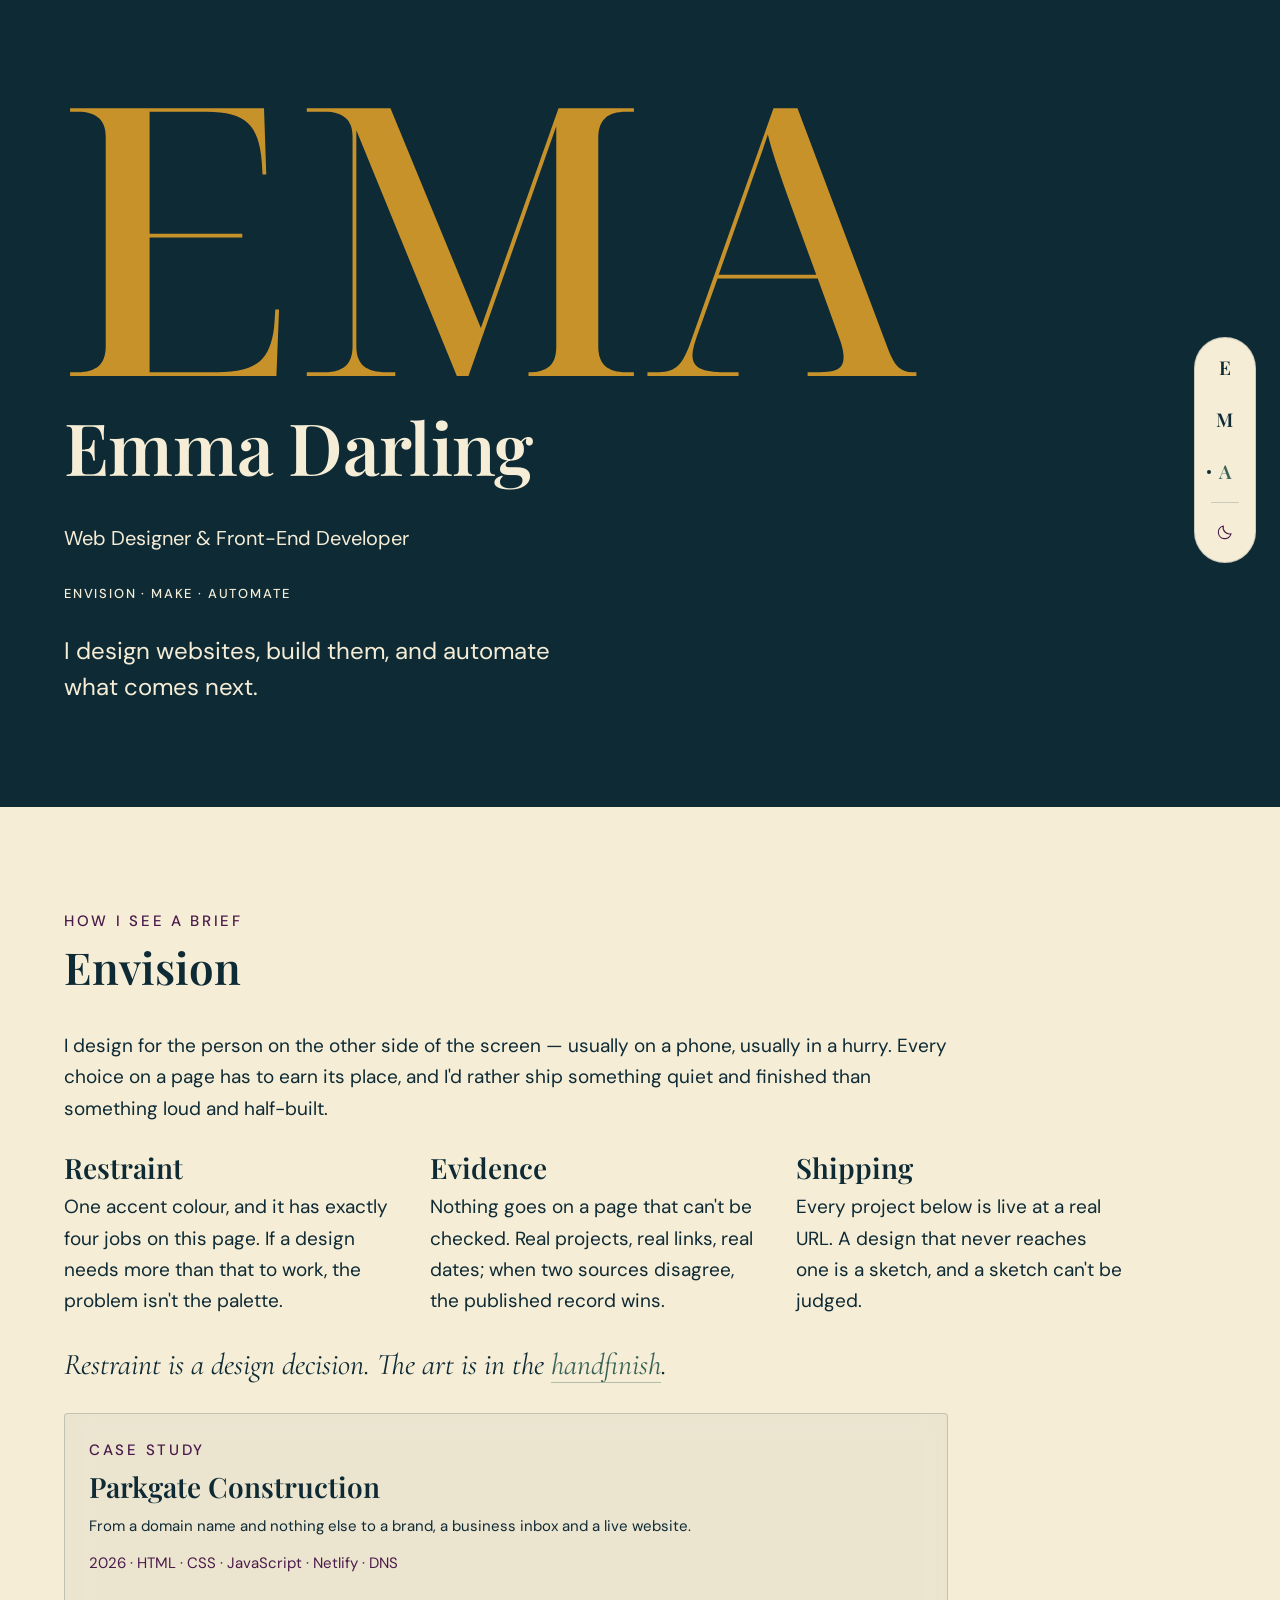
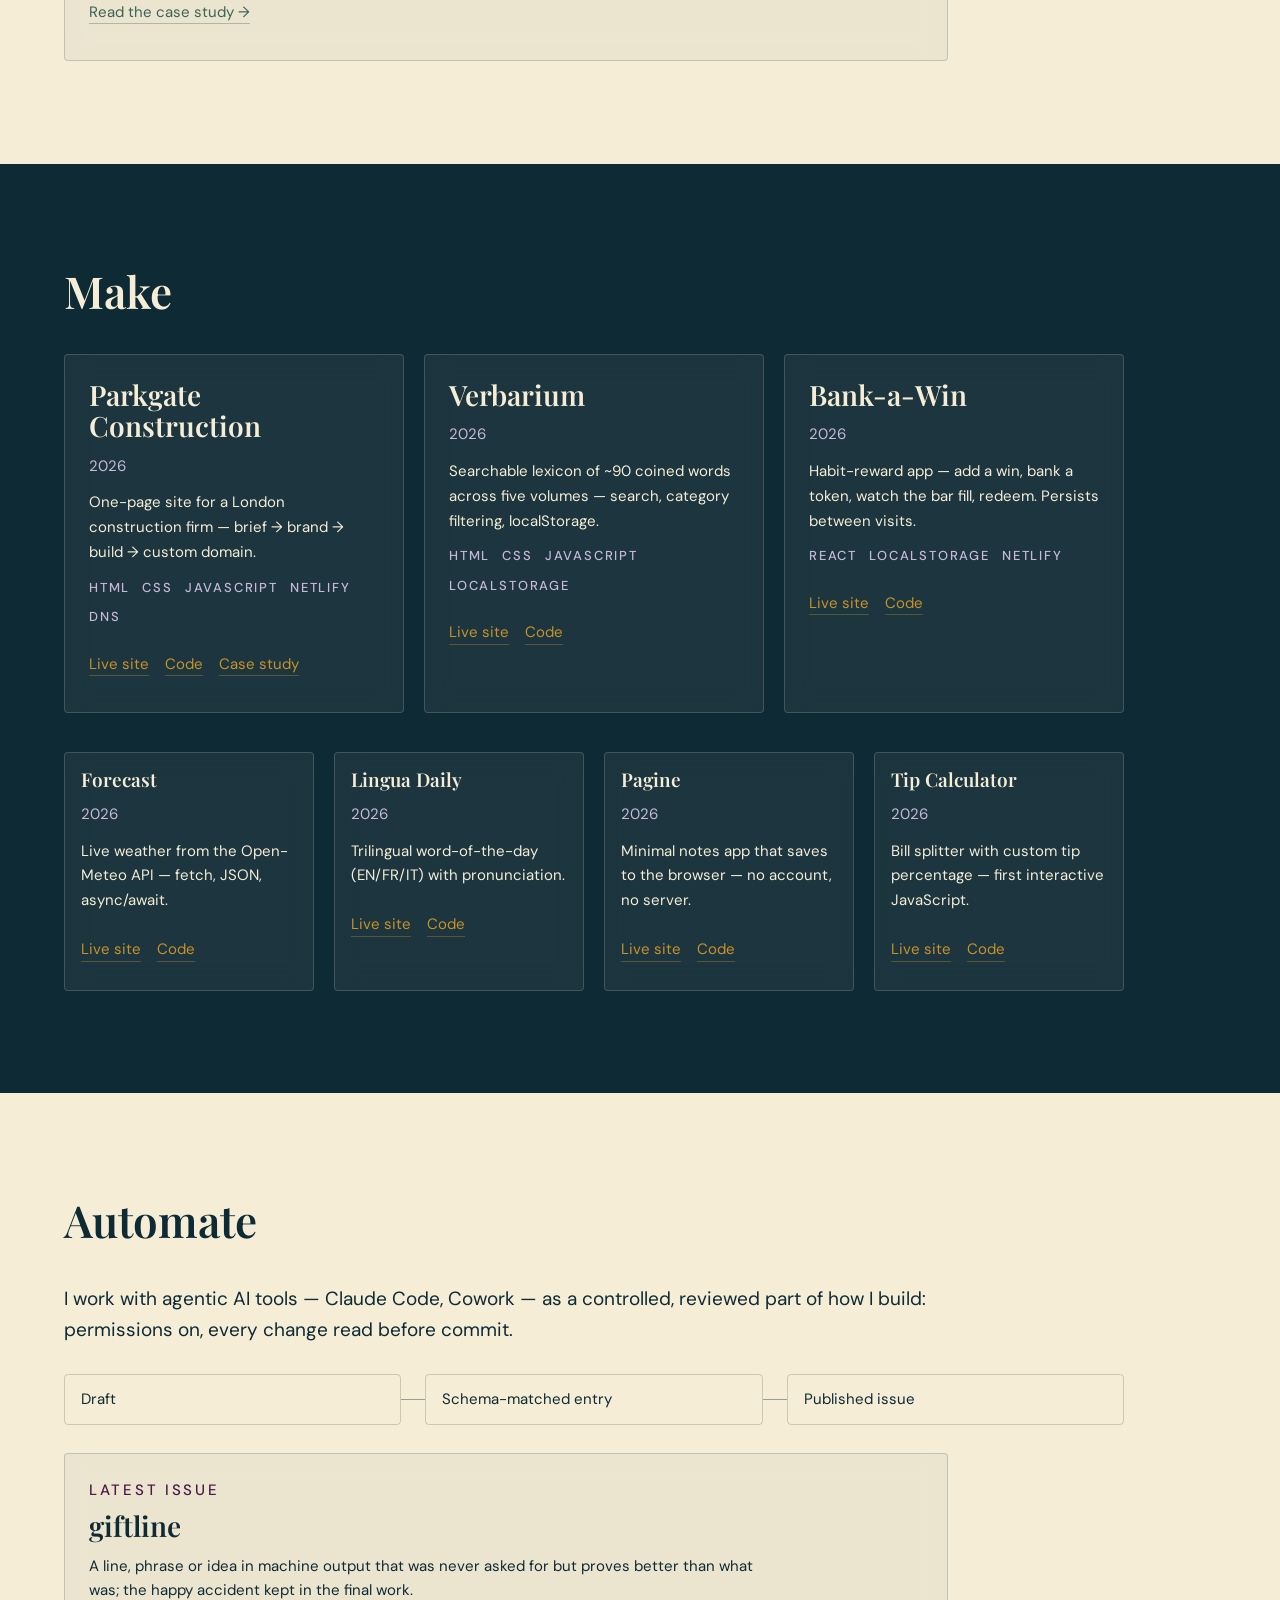
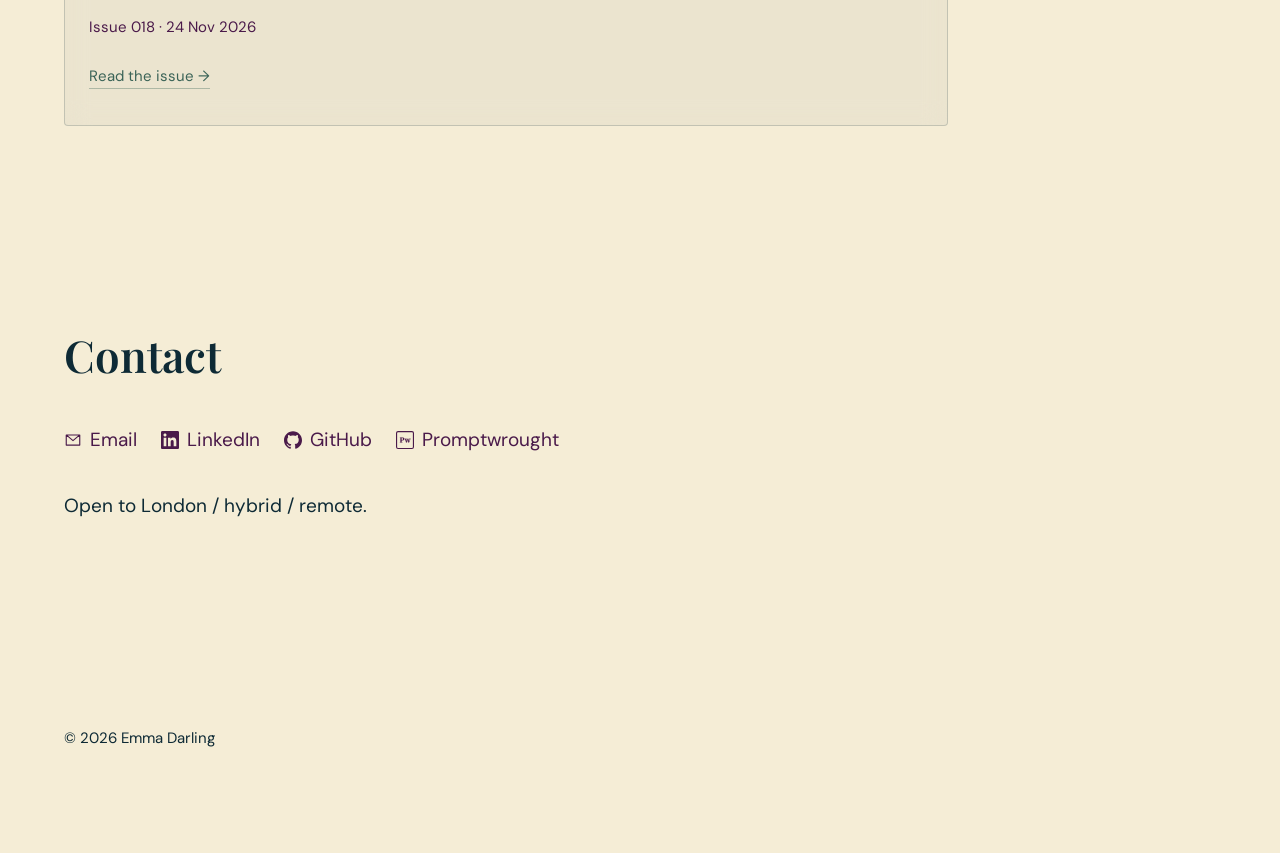
==== commit 14f648f5: "chore: latest issue, giftline (Issue 018)" ====
--- a/index.html
+++ b/index.html
@@ -1379,10 +1379,10 @@
             <!-- latest-issue:start -->
             <article class="card">
               <p class="eyebrow">Latest issue</p>
-              <h3>confabulence</h3>
-              <p class="card-summary">The serene, unearned confidence with which a machine delivers an invented fact.</p>
-              <p class="card-meta">Issue 017 · <time datetime="2026-11-17">17 Nov 2026</time></p>
-              <p class="card-links"><a href="https://promptwrought.substack.com/p/confabulence" aria-label="Read the issue: confabulence" target="_blank" rel="noopener noreferrer">Read the issue<span aria-hidden="true"> →</span></a></p>
+              <h3>giftline</h3>
+              <p class="card-summary">A line, phrase or idea in machine output that was never asked for but proves better than what was; the happy accident kept in the final work.</p>
+              <p class="card-meta">Issue 018 · <time datetime="2026-11-24">24 Nov 2026</time></p>
+              <p class="card-links"><a href="https://promptwrought.substack.com/p/giftline" aria-label="Read the issue: giftline" target="_blank" rel="noopener noreferrer">Read the issue<span aria-hidden="true"> →</span></a></p>
             </article>
             <!-- latest-issue:end -->
           </div>
